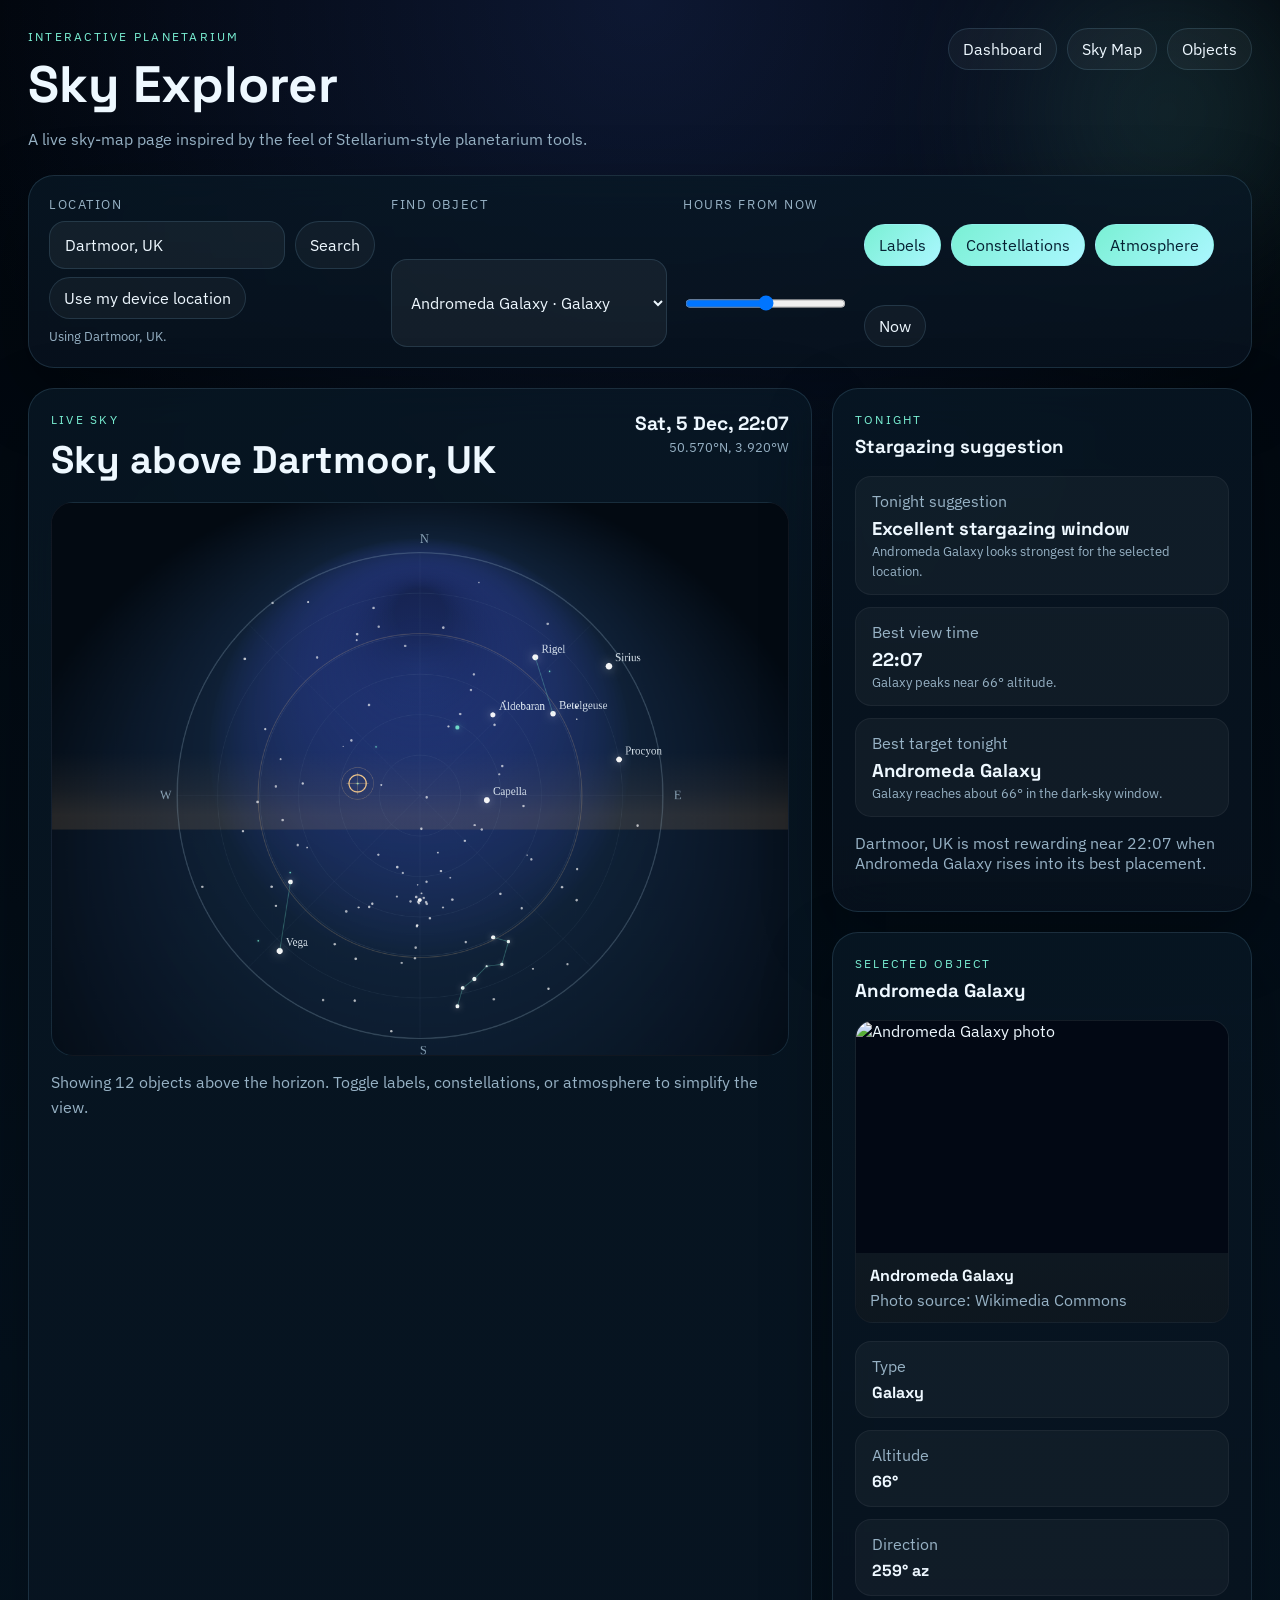
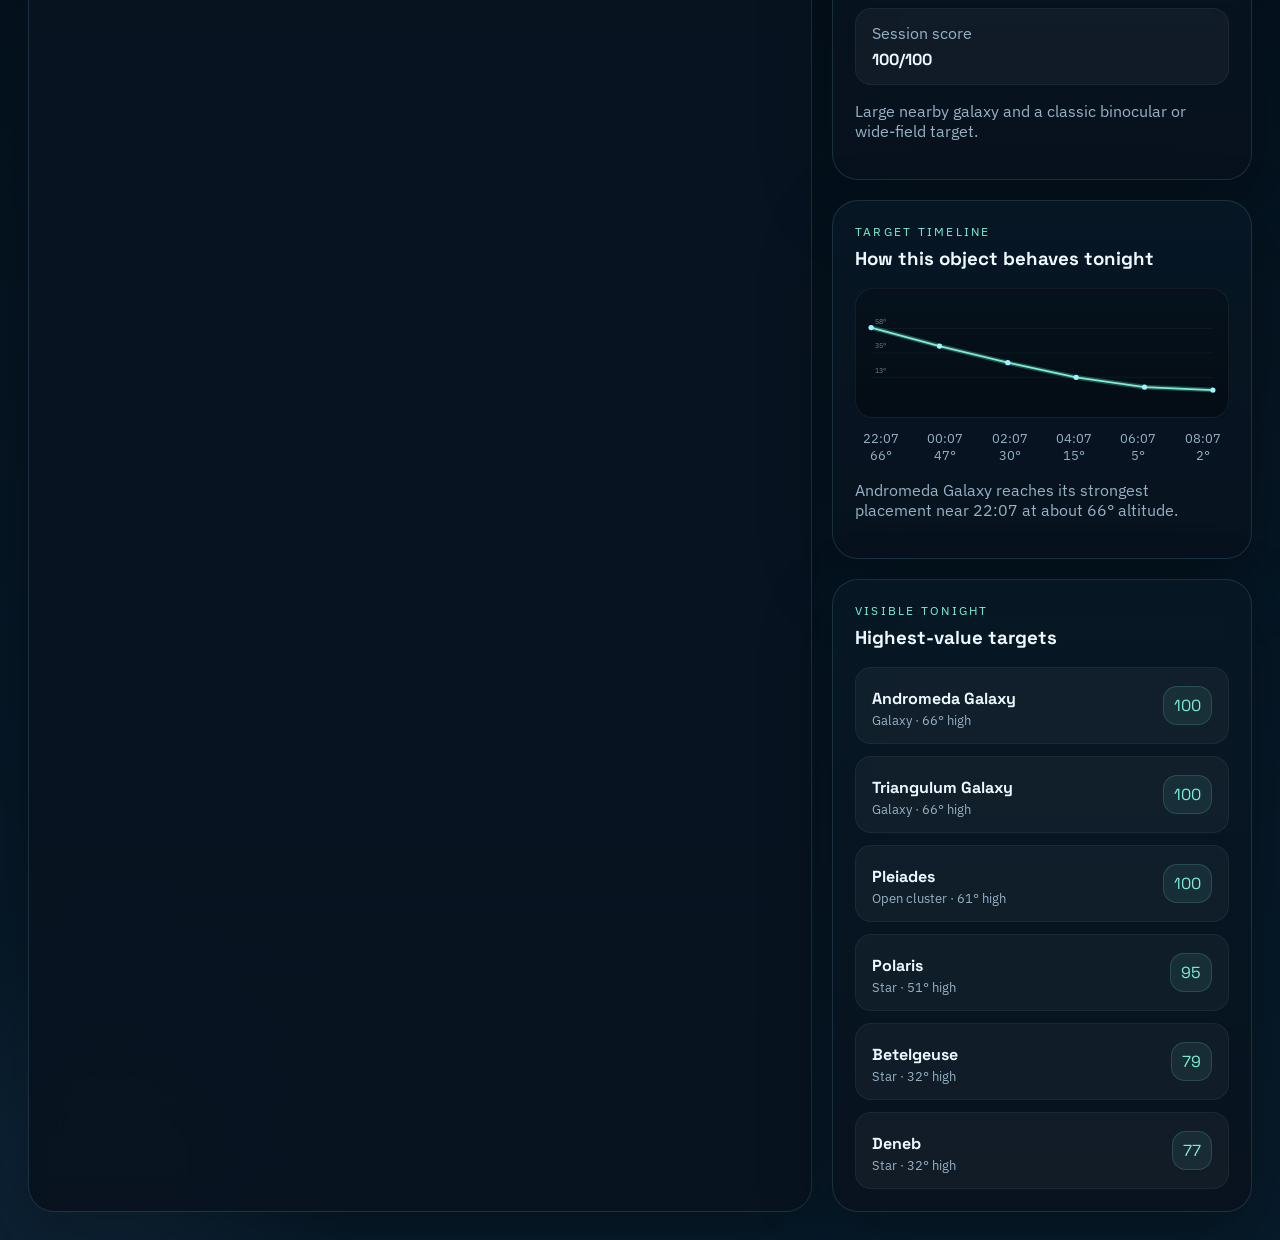
==== sky-explorer.html @ 4b9874dd "Add shareable explorer state links" ====
<!DOCTYPE html>
<html lang="en">
  <head>
    <meta charset="UTF-8" />
    <meta name="viewport" content="width=device-width, initial-scale=1.0" />
    <title>Sky Explorer</title>
    <link rel="preconnect" href="https://fonts.googleapis.com" />
    <link rel="preconnect" href="https://fonts.gstatic.com" crossorigin />
    <link
      href="https://fonts.googleapis.com/css2?family=Space+Grotesk:wght@400;500;700&family=IBM+Plex+Sans:wght@400;500;600&display=swap"
      rel="stylesheet"
    />
    <link rel="stylesheet" href="sky-explorer.css?v=20260602a" />
  </head>
  <body>
    <div class="sky-shell">
      <div class="glow glow-a"></div>
      <div class="glow glow-b"></div>

      <header class="sky-topbar">
        <div>
          <p class="eyebrow">Interactive Planetarium</p>
          <h1>Sky Explorer</h1>
          <p class="subcopy">A live sky-map page inspired by the feel of Stellarium-style planetarium tools.</p>
        </div>
        <nav class="sky-nav" aria-label="Primary">
          <a href="index.html">Dashboard</a>
          <a href="#sky-stage">Sky Map</a>
          <a href="#sky-sidebar">Objects</a>
        </nav>
      </header>

      <main class="sky-layout">
        <section class="control-bar card">
          <label class="field">
            <span>Location</span>
            <div class="location-row">
              <input id="explorer-location" type="text" placeholder="Search city or region" />
              <button type="button" class="pill location-search-button" id="location-search-button">Search</button>
            </div>
            <button type="button" class="pill location-pill" id="device-location-button">Use my device location</button>
            <small class="field-note" id="location-status">Search for a place or use your current device location.</small>
          </label>

          <label class="field field-wide">
            <span>Find object</span>
            <select id="object-select"></select>
          </label>

          <label class="field">
            <span>Hours from now</span>
            <input id="time-slider" type="range" min="-12" max="12" step="1" value="0" />
          </label>

          <div class="control-actions">
            <button type="button" class="pill is-active" data-toggle="labels">Labels</button>
            <button type="button" class="pill is-active" data-toggle="constellations">Constellations</button>
            <button type="button" class="pill is-active" data-toggle="atmosphere">Atmosphere</button>
            <button type="button" class="pill" id="reset-time">Now</button>
          </div>
        </section>

        <section class="viewer-grid">
          <article class="sky-stage card" id="sky-stage">
            <div class="stage-head">
              <div>
                <p class="eyebrow">Live Sky</p>
                <h2 id="stage-title">Sky above Dartmoor, UK</h2>
              </div>
              <div class="stage-meta">
                <strong id="stage-time">Now</strong>
                <small id="stage-coords">50.570°N, 3.920°W</small>
              </div>
            </div>
            <div class="canvas-wrap">
              <canvas id="sky-canvas" width="1200" height="900" aria-label="Interactive sky map"></canvas>
            </div>
            <div class="canvas-footer" id="canvas-footer"></div>
          </article>

          <aside class="sky-sidebar" id="sky-sidebar">
            <article class="card panel tonight-panel">
              <div class="panel-head">
                <div>
                  <p class="eyebrow">Tonight</p>
                  <h3>Stargazing suggestion</h3>
                </div>
              </div>
              <div class="tonight-grid" id="tonight-grid"></div>
              <p class="panel-note" id="tonight-note"></p>
            </article>

            <article class="card panel info-panel">
              <div class="panel-head">
                <div>
                  <p class="eyebrow">Selected Object</p>
                  <h3 id="object-title">Andromeda Galaxy</h3>
                </div>
              </div>
              <div class="object-photo-wrap" id="object-photo-wrap"></div>
              <div class="info-grid" id="object-info"></div>
              <p class="panel-note" id="object-note"></p>
            </article>

            <article class="card panel timeline-panel">
              <div class="panel-head">
                <div>
                  <p class="eyebrow">Target Timeline</p>
                  <h3>How this object behaves tonight</h3>
                </div>
              </div>
              <div class="timeline-chart-wrap">
                <svg id="target-timeline" class="timeline-chart" viewBox="0 0 640 220" aria-label="Selected target altitude timeline"></svg>
              </div>
              <div class="timeline-axis" id="timeline-axis"></div>
              <p class="panel-note" id="timeline-note"></p>
            </article>

            <article class="card panel visible-panel">
              <div class="panel-head">
                <div>
                  <p class="eyebrow">Visible Tonight</p>
                  <h3>Highest-value targets</h3>
                </div>
              </div>
              <div class="visible-list" id="visible-list"></div>
            </article>
          </aside>
        </section>
      </main>
    </div>

    <script src="sky-explorer.js?v=20260602a"></script>
  </body>
</html>
---- sky-explorer.css ----
:root {
  --bg: #020915;
  --panel: rgba(9, 24, 38, 0.78);
  --panel-strong: rgba(8, 18, 30, 0.92);
  --line: rgba(150, 216, 255, 0.14);
  --text: #eef8ff;
  --muted: #97b2c5;
  --accent: #7af0d4;
  --accent-2: #89baff;
  --warm: #ffd18e;
  --shadow: 0 24px 70px rgba(0, 0, 0, 0.32);
}

* {
  box-sizing: border-box;
}

body {
  margin: 0;
  min-height: 100vh;
  font-family: "IBM Plex Sans", sans-serif;
  color: var(--text);
  background:
    radial-gradient(circle at top, rgba(77, 121, 255, 0.16), transparent 24%),
    linear-gradient(180deg, #01050b 0%, #04111d 48%, #071b2b 100%);
}

button,
a,
input,
select {
  font: inherit;
}

.sky-shell {
  position: relative;
  min-height: 100vh;
  overflow: hidden;
  padding: 28px;
}

.glow {
  position: absolute;
  width: 34rem;
  height: 34rem;
  filter: blur(65px);
  opacity: 0.36;
  pointer-events: none;
}

.glow-a {
  top: -10rem;
  right: -10rem;
  background: radial-gradient(circle, rgba(122, 240, 212, 0.44), transparent 58%);
}

.glow-b {
  bottom: -12rem;
  left: -10rem;
  background: radial-gradient(circle, rgba(137, 186, 255, 0.28), transparent 58%);
}

.sky-topbar,
.sky-layout {
  position: relative;
  z-index: 1;
  max-width: 1400px;
  margin: 0 auto;
}

.sky-topbar {
  display: flex;
  align-items: flex-start;
  justify-content: space-between;
  gap: 24px;
  margin-bottom: 22px;
}

.eyebrow {
  margin: 0 0 8px;
  font-size: 0.78rem;
  letter-spacing: 0.18em;
  text-transform: uppercase;
  color: var(--accent);
}

.sky-topbar h1,
.sky-stage h2,
.panel h3 {
  margin: 0;
  font-family: "Space Grotesk", sans-serif;
}

.sky-topbar h1 {
  font-size: clamp(2.2rem, 4vw, 3.8rem);
}

.subcopy {
  max-width: 40rem;
  margin: 10px 0 0;
  color: var(--muted);
  line-height: 1.6;
}

.sky-nav {
  display: flex;
  gap: 10px;
  flex-wrap: wrap;
}

.sky-nav a,
.pill {
  padding: 10px 14px;
  border-radius: 999px;
  border: 1px solid var(--line);
  color: var(--text);
  text-decoration: none;
  background: rgba(255, 255, 255, 0.04);
}

.pill {
  cursor: pointer;
}

.pill.is-active {
  color: #062133;
  background: linear-gradient(135deg, var(--accent), #abf7ff);
}

.card,
.panel {
  border-radius: 26px;
  border: 1px solid var(--line);
  background: linear-gradient(180deg, rgba(8, 24, 37, 0.78), var(--panel-strong));
  box-shadow: var(--shadow);
  backdrop-filter: blur(18px);
}

.control-bar {
  display: grid;
  grid-template-columns: 1fr 1.35fr 1fr auto;
  gap: 16px;
  padding: 20px;
}

.field {
  display: grid;
  gap: 8px;
}

.field span {
  color: var(--muted);
  font-size: 0.82rem;
  letter-spacing: 0.12em;
  text-transform: uppercase;
}

.field small,
.field-note {
  color: var(--muted);
  line-height: 1.5;
}

.field input,
.field select {
  padding: 13px 15px;
  border-radius: 16px;
  border: 1px solid var(--line);
  color: var(--text);
  background: rgba(255, 255, 255, 0.05);
  outline: none;
}

.location-row {
  display: grid;
  grid-template-columns: 1fr auto;
  gap: 10px;
}

.location-search-button {
  align-self: stretch;
}

.location-pill {
  justify-self: start;
}

.control-actions {
  display: flex;
  gap: 10px;
  flex-wrap: wrap;
  align-items: end;
}

.viewer-grid {
  display: grid;
  grid-template-columns: 1.4fr 0.75fr;
  gap: 20px;
  margin-top: 20px;
}

.sky-stage {
  padding: 22px;
}

.stage-head,
.panel-head {
  display: flex;
  align-items: start;
  justify-content: space-between;
  gap: 18px;
}

.stage-head h2 {
  font-size: clamp(1.8rem, 3vw, 2.8rem);
}

.stage-meta {
  text-align: right;
}

.stage-meta strong {
  display: block;
  font-family: "Space Grotesk", sans-serif;
  font-size: 1.2rem;
}

.stage-meta small,
.canvas-footer,
.panel-note,
.visible-row small,
.info-grid small,
.info-grid span {
  color: var(--muted);
}

.canvas-wrap {
  margin-top: 18px;
  border-radius: 22px;
  overflow: hidden;
  border: 1px solid rgba(255, 255, 255, 0.06);
  background:
    radial-gradient(circle at 50% 30%, rgba(76, 115, 255, 0.18), transparent 30%),
    linear-gradient(180deg, #020812 0%, #061426 64%, #0a2030 100%);
}

#sky-canvas {
  width: 100%;
  display: block;
  aspect-ratio: 4 / 3;
}

.canvas-footer {
  margin-top: 14px;
  line-height: 1.6;
}

.sky-sidebar {
  display: grid;
  gap: 20px;
}

.panel {
  padding: 22px;
}

.info-grid,
.visible-list {
  margin-top: 18px;
  display: grid;
  gap: 12px;
}

.tonight-grid {
  margin-top: 18px;
  display: grid;
  gap: 12px;
}

.object-photo-wrap {
  margin-top: 18px;
  border-radius: 18px;
  overflow: hidden;
  border: 1px solid rgba(255, 255, 255, 0.06);
  background: linear-gradient(180deg, rgba(10, 22, 34, 0.9), rgba(6, 15, 24, 0.92));
}

.object-photo {
  display: block;
  width: 100%;
  aspect-ratio: 16 / 10;
  object-fit: cover;
  background: #020814;
}

.object-photo-fallback {
  aspect-ratio: 16 / 10;
  display: grid;
  place-items: center;
  padding: 22px;
  text-align: center;
  background:
    radial-gradient(circle at 50% 40%, rgba(255, 226, 156, 0.18), transparent 18%),
    radial-gradient(circle at 30% 32%, rgba(122, 240, 212, 0.1), transparent 10%),
    radial-gradient(circle at 68% 28%, rgba(137, 186, 255, 0.12), transparent 12%),
    linear-gradient(180deg, rgba(6, 18, 28, 0.96), rgba(3, 9, 16, 1));
}

.object-photo-fallback strong,
.object-photo-credit strong {
  display: block;
  font-family: "Space Grotesk", sans-serif;
}

.object-photo-fallback span,
.object-photo-credit span,
.object-photo-credit a {
  color: var(--muted);
}

.object-photo-credit {
  padding: 12px 14px;
  display: grid;
  gap: 4px;
  background: rgba(255, 255, 255, 0.03);
}

.object-photo-credit a {
  text-decoration: none;
}

.timeline-chart-wrap {
  margin-top: 18px;
  border-radius: 18px;
  overflow: hidden;
  border: 1px solid rgba(255, 255, 255, 0.06);
  background: linear-gradient(180deg, rgba(6, 18, 29, 0.9), rgba(4, 12, 21, 0.96));
}

.timeline-chart {
  width: 100%;
  display: block;
  height: auto;
}

.timeline-axis {
  margin-top: 12px;
  display: grid;
  grid-template-columns: repeat(6, 1fr);
  gap: 12px;
  color: var(--muted);
  font-size: 0.82rem;
}

.timeline-axis span {
  text-align: center;
}

.info-card,
.visible-row,
.tonight-card {
  padding: 14px 16px;
  border-radius: 16px;
  background: rgba(255, 255, 255, 0.04);
  border: 1px solid rgba(255, 255, 255, 0.05);
}

.tonight-card span,
.tonight-card small {
  color: var(--muted);
}

.tonight-card strong {
  display: block;
  margin-top: 6px;
  font-family: "Space Grotesk", sans-serif;
  font-size: 1.16rem;
}

.info-card strong,
.visible-row strong {
  display: block;
  margin-top: 6px;
  font-family: "Space Grotesk", sans-serif;
}

.visible-row {
  width: 100%;
  text-align: left;
  color: var(--text);
  cursor: pointer;
  font: inherit;
  display: grid;
  grid-template-columns: 1fr auto;
  gap: 12px;
  align-items: center;
}

.visible-row:hover,
.visible-row:focus-visible {
  transform: translateY(-1px);
  border-color: rgba(122, 240, 212, 0.18);
}

.visible-score {
  padding: 8px 10px;
  border-radius: 14px;
  background: rgba(122, 240, 212, 0.08);
  border: 1px solid rgba(122, 240, 212, 0.16);
  color: var(--accent);
  font-family: "Space Grotesk", sans-serif;
}

@media (max-width: 1100px) {
  .control-bar,
  .viewer-grid {
    grid-template-columns: 1fr;
  }
}

@media (max-width: 720px) {
  .sky-shell {
    padding: 18px;
  }

  .sky-topbar,
  .stage-head,
  .panel-head {
    flex-direction: column;
  }

  .stage-meta {
    text-align: left;
  }

  .control-actions,
  .sky-nav {
    width: 100%;
  }

  .visible-row {
    grid-template-columns: 1fr;
  }

  .location-row {
    grid-template-columns: 1fr;
  }

  .timeline-axis {
    grid-template-columns: repeat(3, 1fr);
  }
}
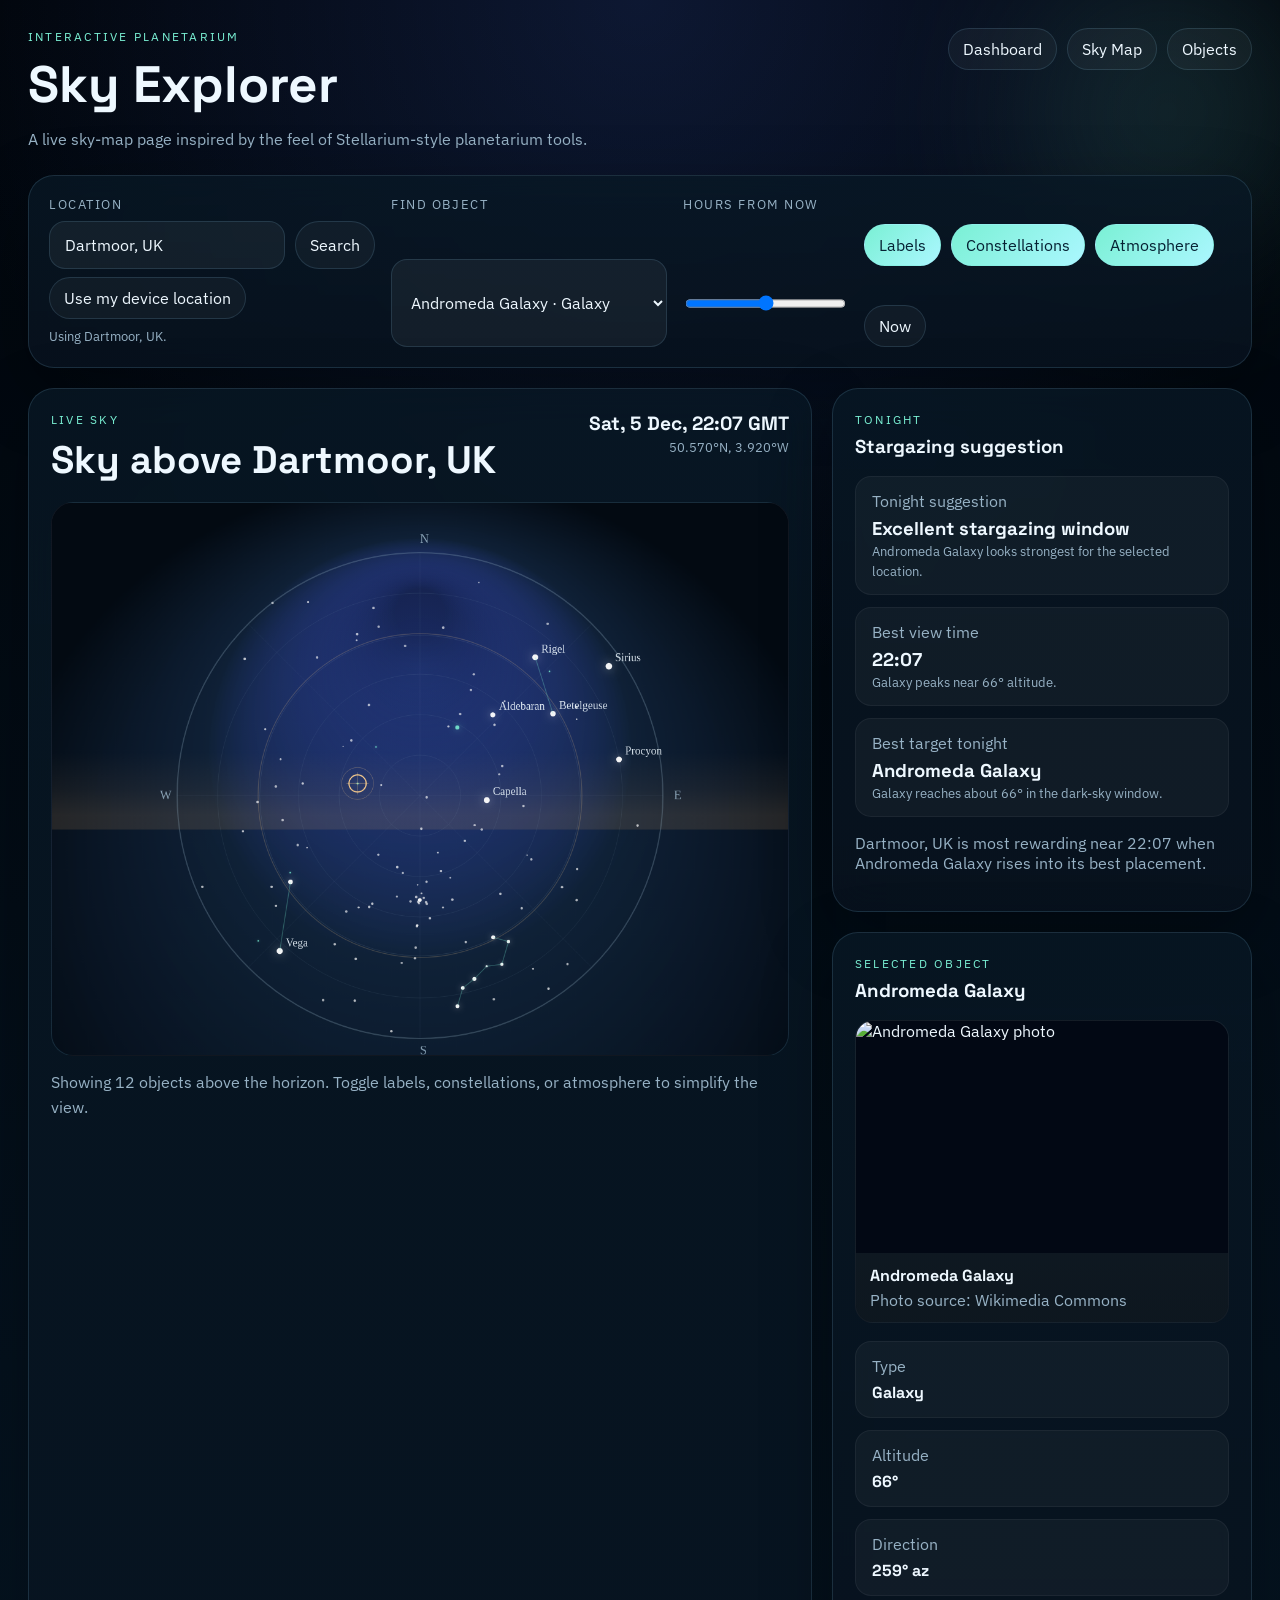
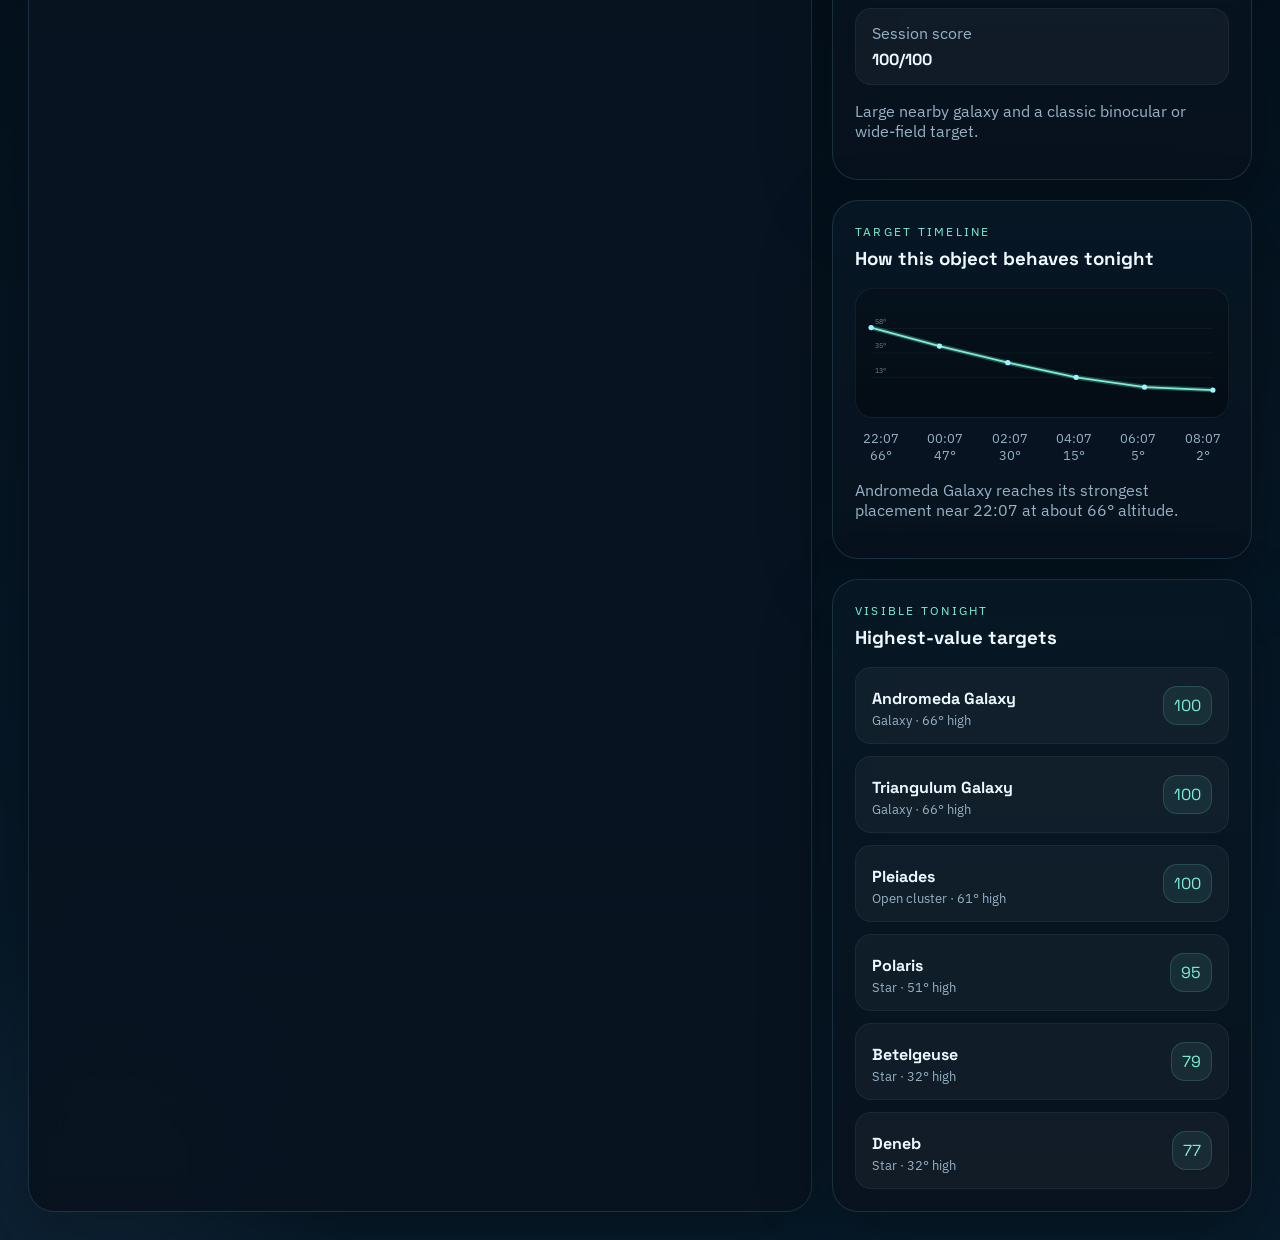
==== commit c2f2f677: "Use selected location local time in sky explorer" ====
--- a/sky-explorer.html
+++ b/sky-explorer.html
@@ -10,7 +10,7 @@
       href="https://fonts.googleapis.com/css2?family=Space+Grotesk:wght@400;500;700&family=IBM+Plex+Sans:wght@400;500;600&display=swap"
       rel="stylesheet"
     />
-    <link rel="stylesheet" href="sky-explorer.css?v=20260602a" />
+    <link rel="stylesheet" href="sky-explorer.css?v=20260602b" />
   </head>
   <body>
     <div class="sky-shell">
@@ -130,6 +130,6 @@
       </main>
     </div>
 
-    <script src="sky-explorer.js?v=20260602a"></script>
+    <script src="sky-explorer.js?v=20260602b"></script>
   </body>
 </html>
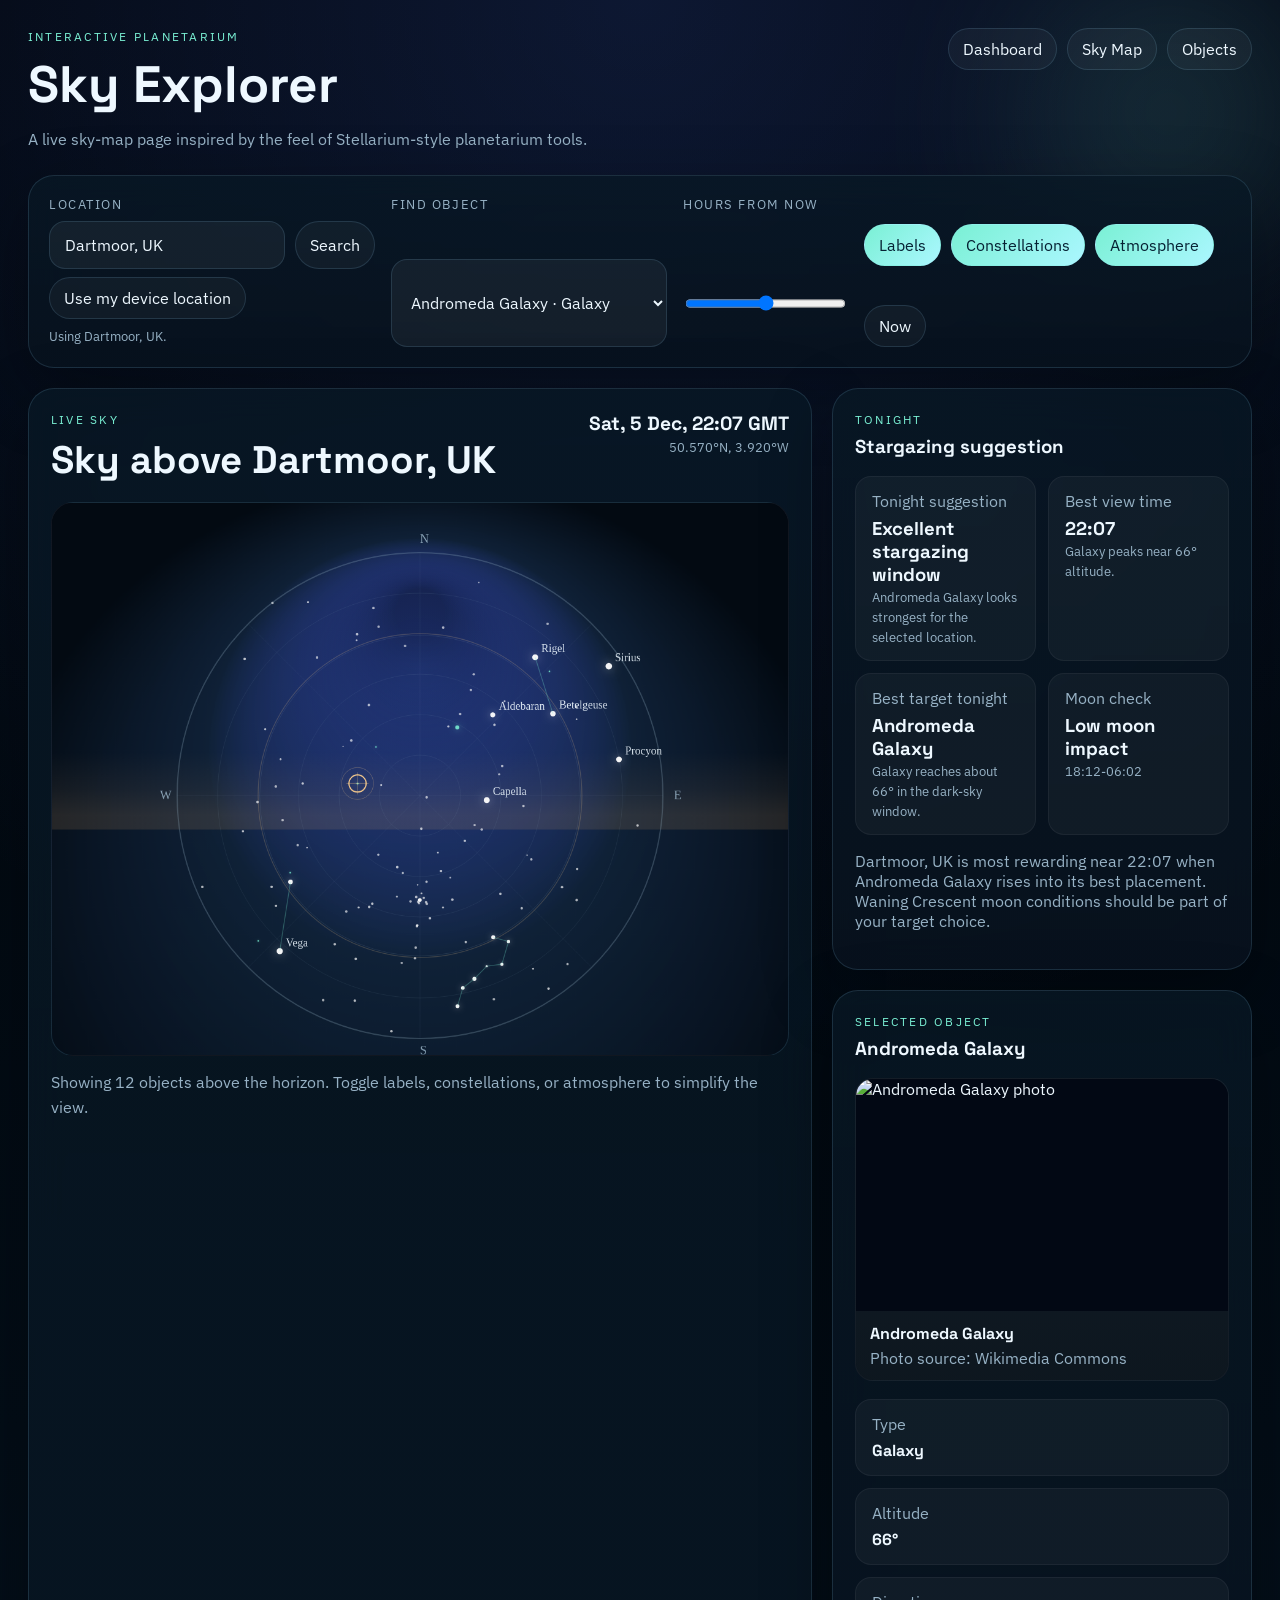
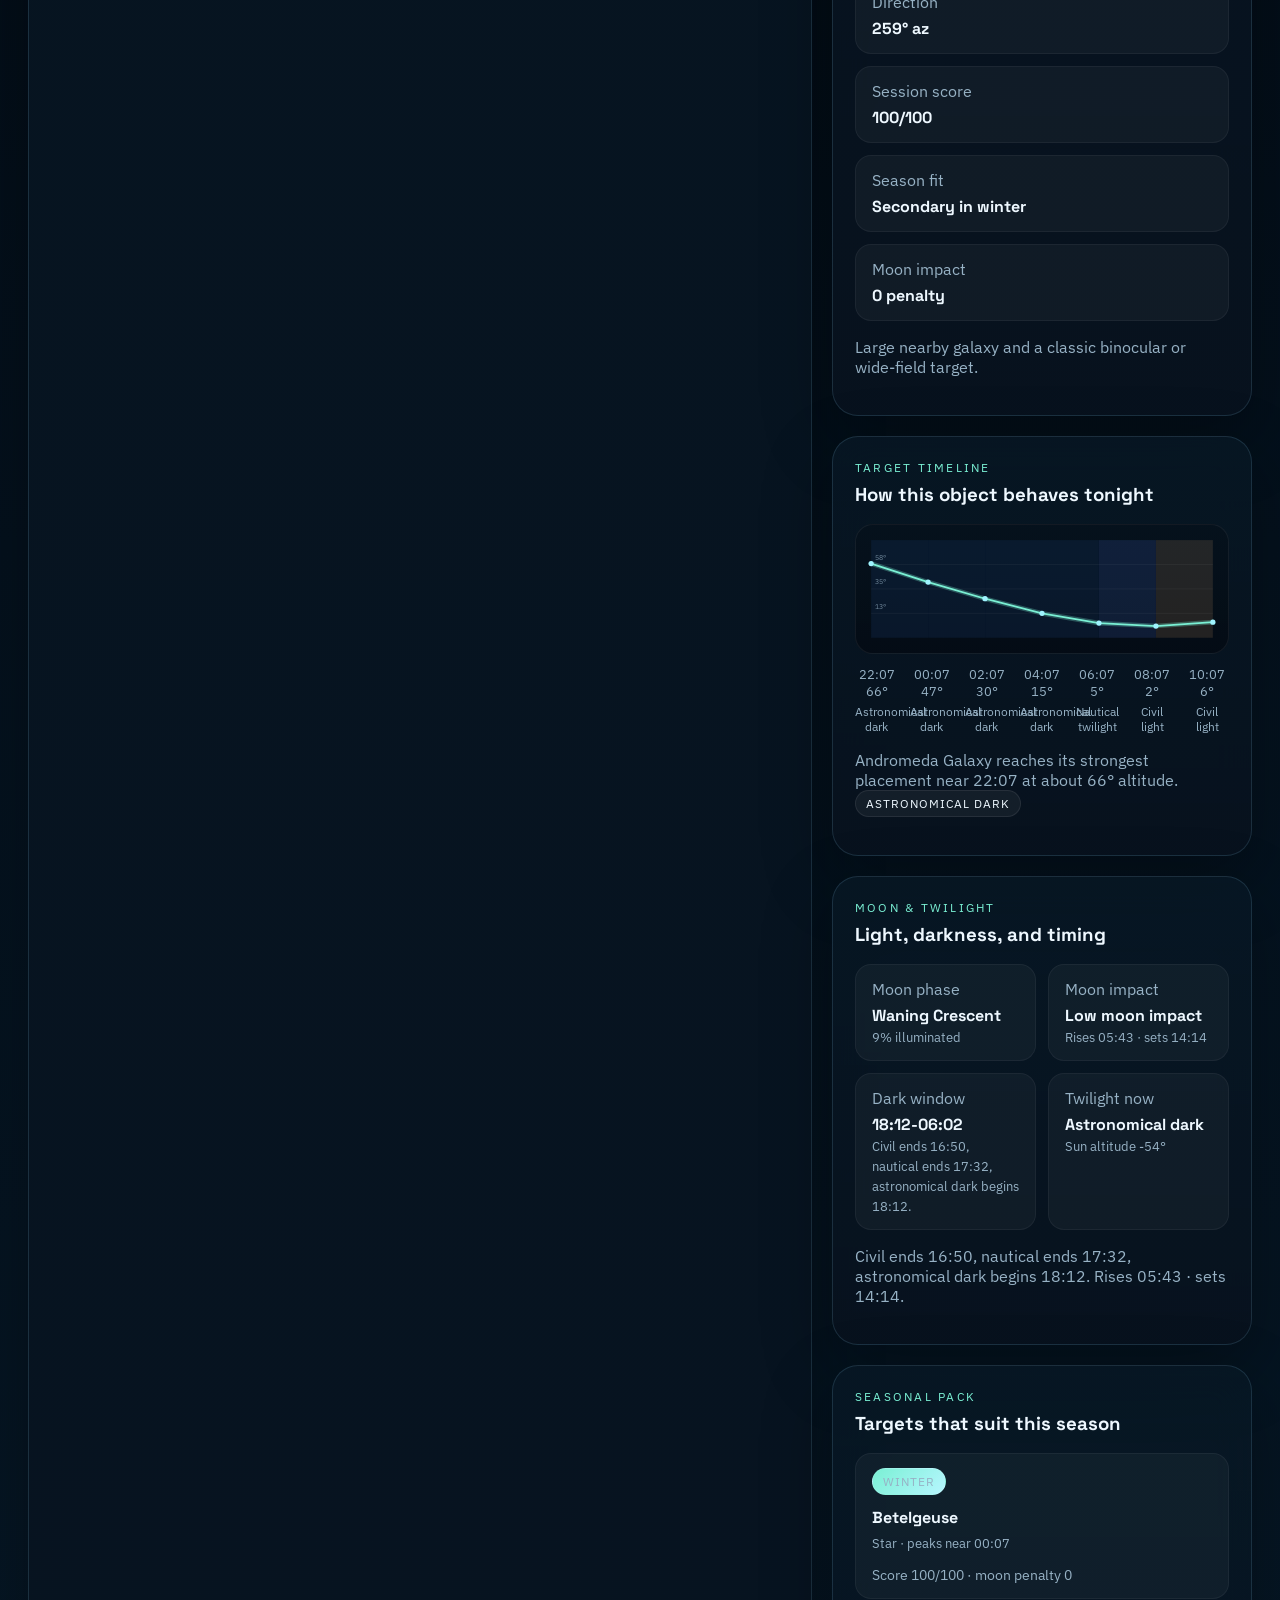
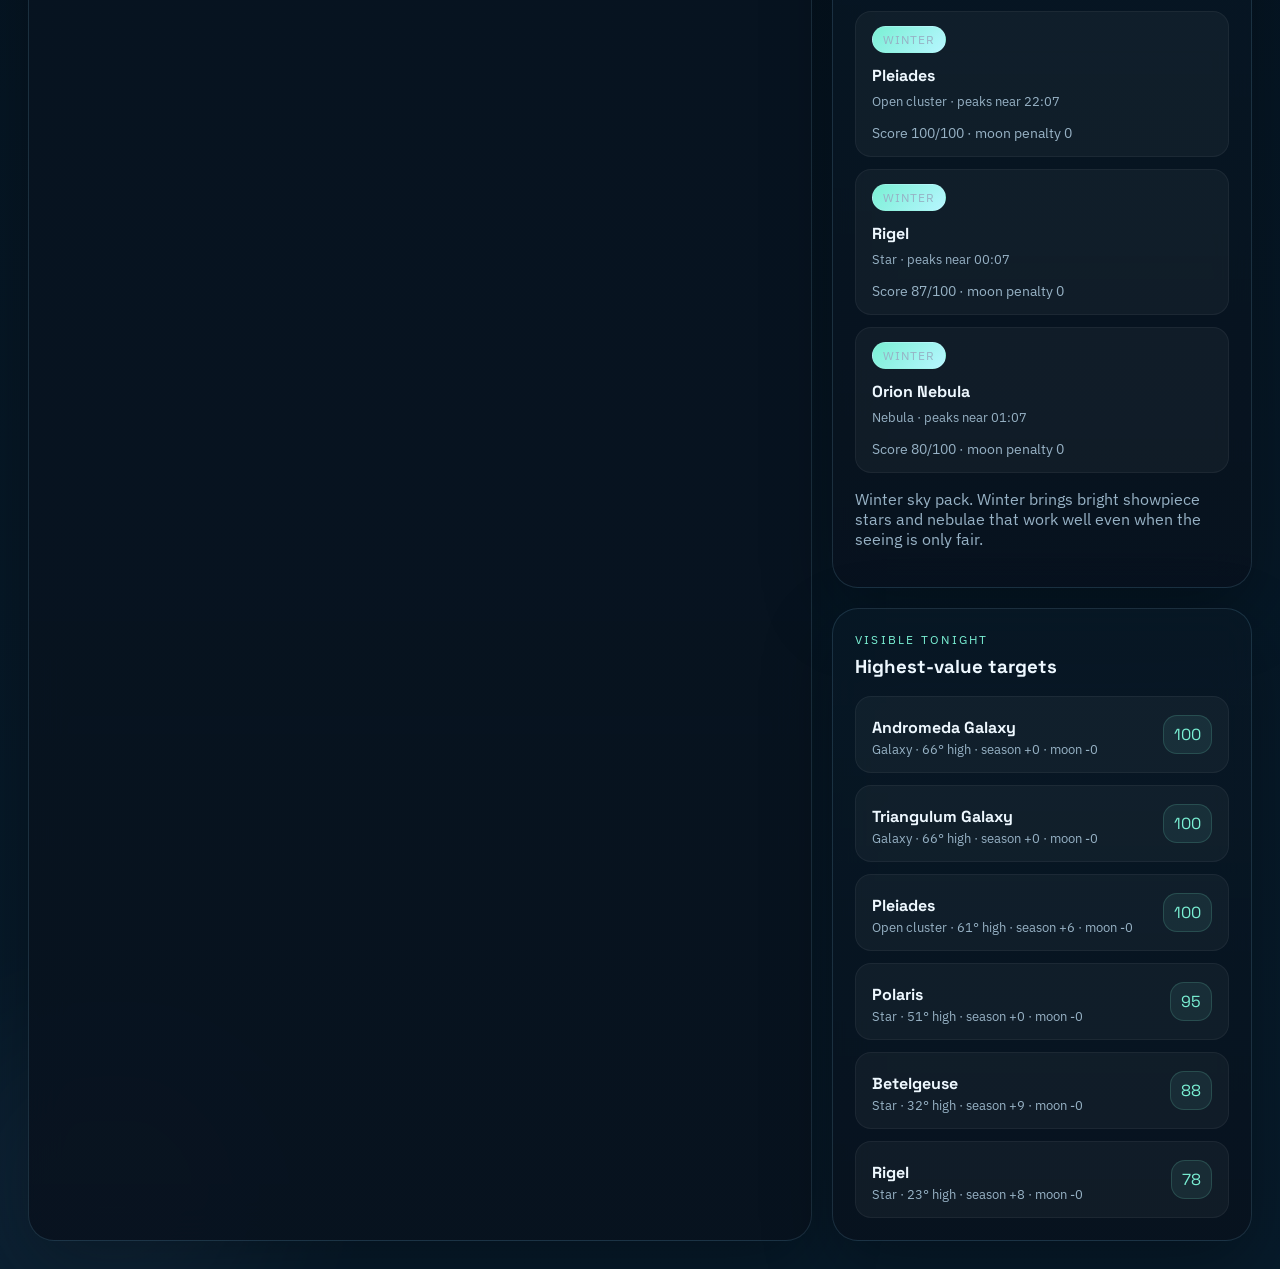
==== commit 3e5eeb88: "Add moon, twilight, and seasonal sky planning" ====
--- a/sky-explorer.html
+++ b/sky-explorer.html
@@ -10,7 +10,7 @@
       href="https://fonts.googleapis.com/css2?family=Space+Grotesk:wght@400;500;700&family=IBM+Plex+Sans:wght@400;500;600&display=swap"
       rel="stylesheet"
     />
-    <link rel="stylesheet" href="sky-explorer.css?v=20260602b" />
+    <link rel="stylesheet" href="sky-explorer.css?v=20260602c" />
   </head>
   <body>
     <div class="sky-shell">
@@ -116,6 +116,28 @@
               <p class="panel-note" id="timeline-note"></p>
             </article>
 
+            <article class="card panel astronomy-panel">
+              <div class="panel-head">
+                <div>
+                  <p class="eyebrow">Moon & Twilight</p>
+                  <h3>Light, darkness, and timing</h3>
+                </div>
+              </div>
+              <div class="astronomy-grid" id="astronomy-grid"></div>
+              <p class="panel-note" id="astronomy-note"></p>
+            </article>
+
+            <article class="card panel seasonal-panel">
+              <div class="panel-head">
+                <div>
+                  <p class="eyebrow">Seasonal Pack</p>
+                  <h3>Targets that suit this season</h3>
+                </div>
+              </div>
+              <div class="seasonal-list" id="seasonal-list"></div>
+              <p class="panel-note" id="seasonal-note"></p>
+            </article>
+
             <article class="card panel visible-panel">
               <div class="panel-head">
                 <div>
@@ -130,6 +152,6 @@
       </main>
     </div>
 
-    <script src="sky-explorer.js?v=20260602b"></script>
+    <script src="sky-explorer.js?v=20260602c"></script>
   </body>
 </html>
--- a/sky-explorer.css
+++ b/sky-explorer.css
@@ -265,13 +265,15 @@
 }
 
 .info-grid,
-.visible-list {
+.visible-list,
+.seasonal-list {
   margin-top: 18px;
   display: grid;
   gap: 12px;
 }
 
-.tonight-grid {
+.tonight-grid,
+.astronomy-grid {
   margin-top: 18px;
   display: grid;
   gap: 12px;
@@ -346,7 +348,6 @@
 .timeline-axis {
   margin-top: 12px;
   display: grid;
-  grid-template-columns: repeat(6, 1fr);
   gap: 12px;
   color: var(--muted);
   font-size: 0.82rem;
@@ -356,9 +357,18 @@
   text-align: center;
 }
 
+.timeline-axis small {
+  display: block;
+  margin-top: 4px;
+  color: var(--muted);
+  font-size: 0.74rem;
+}
+
 .info-card,
 .visible-row,
-.tonight-card {
+.tonight-card,
+.seasonal-card,
+.astronomy-card {
   padding: 14px 16px;
   border-radius: 16px;
   background: rgba(255, 255, 255, 0.04);
@@ -377,11 +387,32 @@
   font-size: 1.16rem;
 }
 
+.astronomy-grid,
+.tonight-grid {
+  grid-template-columns: repeat(2, minmax(0, 1fr));
+}
+
+.astronomy-card .meta-line,
+.seasonal-card .meta-line {
+  margin-top: 8px;
+  color: var(--muted);
+  font-size: 0.85rem;
+}
+
+.astronomy-card strong,
+.seasonal-card strong,
 .info-card strong,
 .visible-row strong {
   display: block;
   margin-top: 6px;
   font-family: "Space Grotesk", sans-serif;
+}
+
+.astronomy-card span,
+.astronomy-card small,
+.seasonal-card span,
+.seasonal-card small {
+  color: var(--muted);
 }
 
 .visible-row {
@@ -394,6 +425,34 @@
   grid-template-columns: 1fr auto;
   gap: 12px;
   align-items: center;
+}
+
+.seasonal-card {
+  display: grid;
+  gap: 6px;
+}
+
+.season-tag,
+.twilight-chip {
+  display: inline-flex;
+  align-items: center;
+  width: fit-content;
+  padding: 5px 10px;
+  border-radius: 999px;
+  font-size: 0.76rem;
+  letter-spacing: 0.08em;
+  text-transform: uppercase;
+  border: 1px solid rgba(255, 255, 255, 0.08);
+}
+
+.season-tag {
+  color: #062133;
+  background: linear-gradient(135deg, var(--accent), #b7f6ff);
+}
+
+.twilight-chip {
+  color: var(--text);
+  background: rgba(255, 255, 255, 0.05);
 }
 
 .visible-row:hover,
@@ -446,6 +505,11 @@
     grid-template-columns: 1fr;
   }
 
+  .tonight-grid,
+  .astronomy-grid {
+    grid-template-columns: 1fr;
+  }
+
   .timeline-axis {
     grid-template-columns: repeat(3, 1fr);
   }
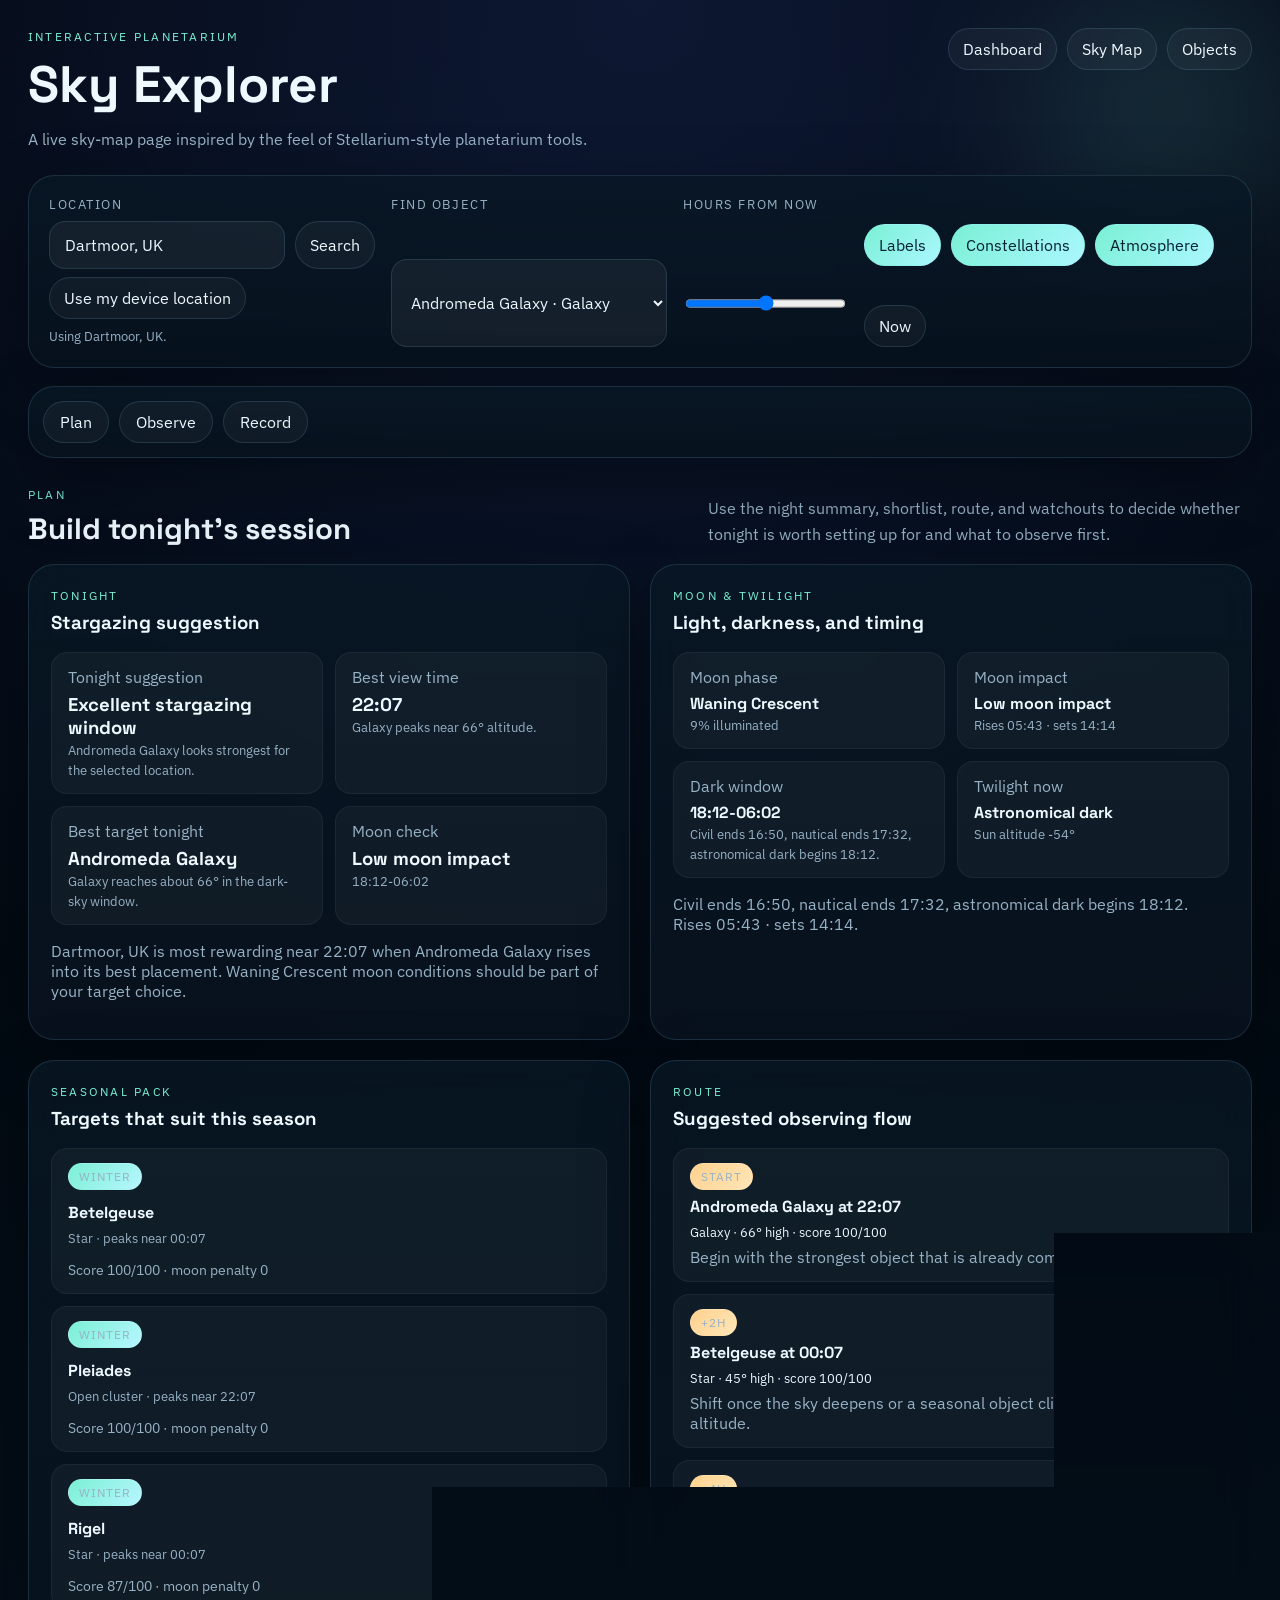
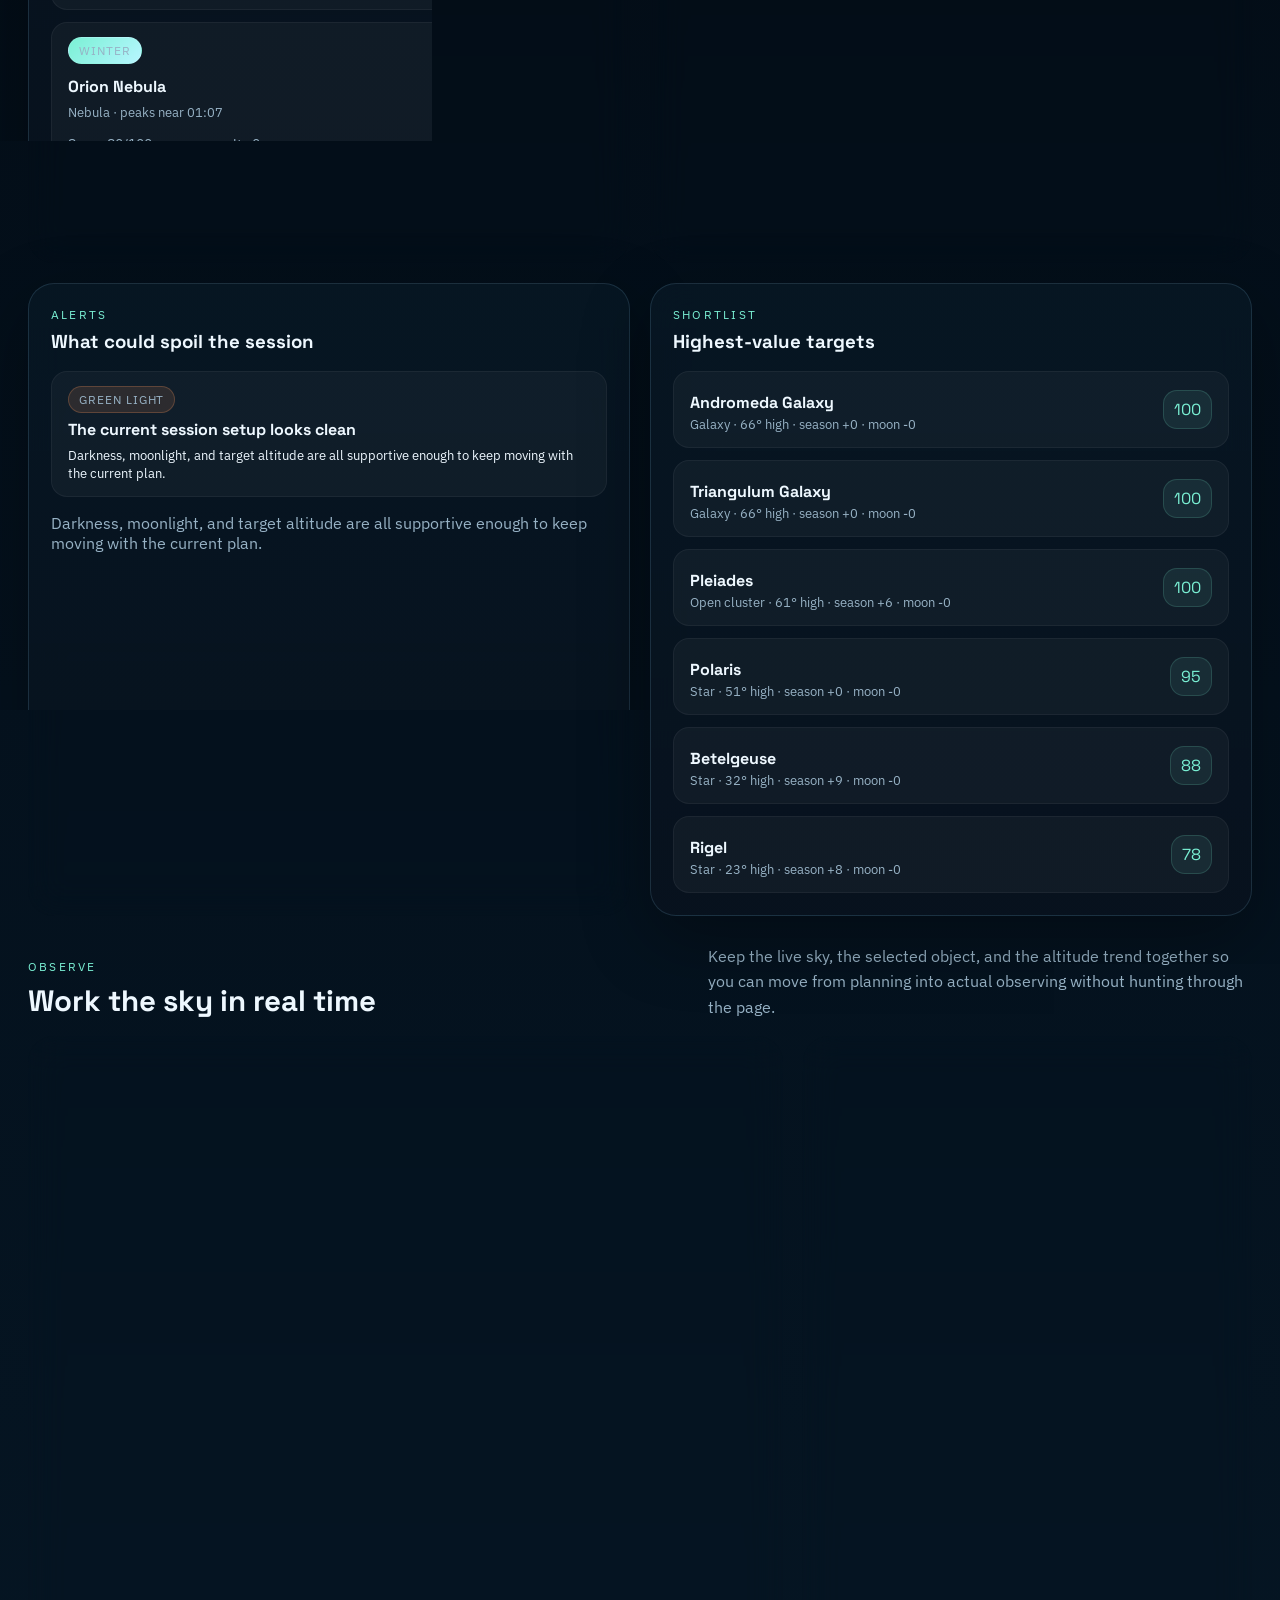
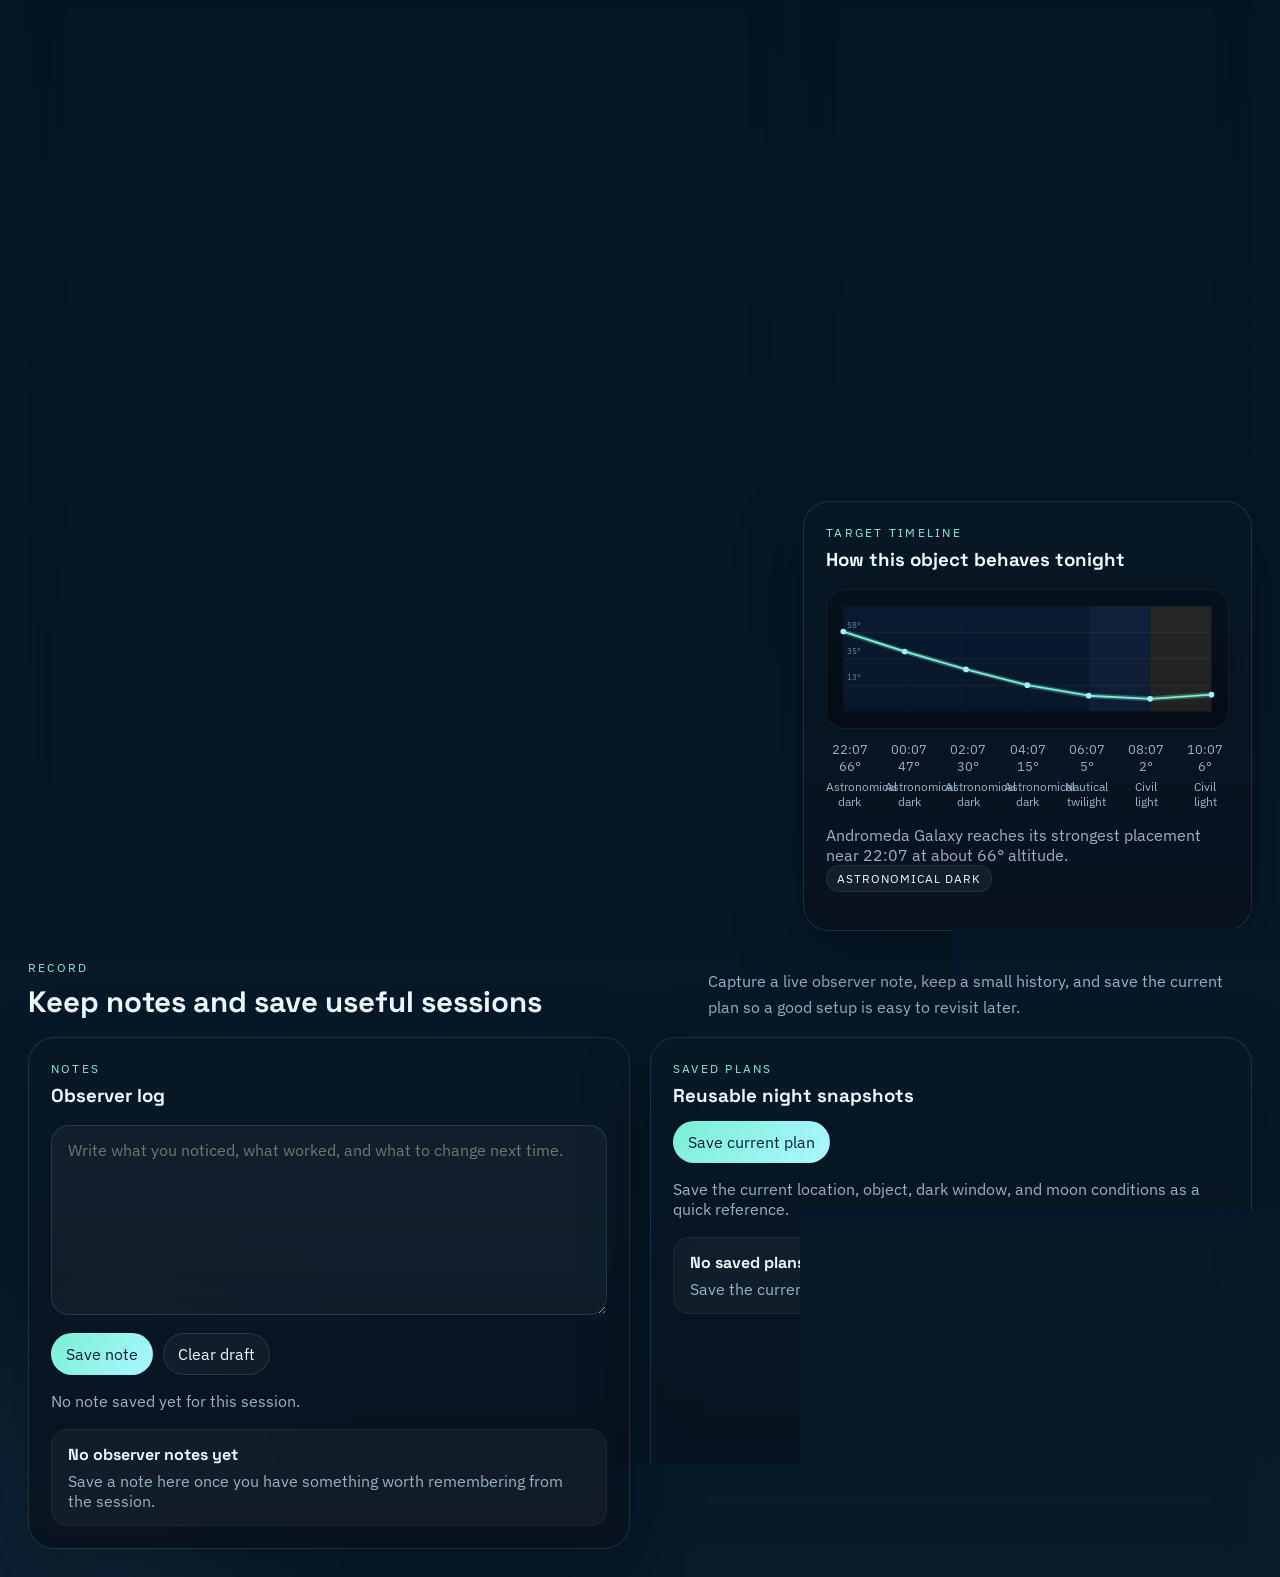
==== commit 7e397a9d: "Group sky explorer into plan observe record" ====
--- a/sky-explorer.html
+++ b/sky-explorer.html
@@ -10,7 +10,7 @@
       href="https://fonts.googleapis.com/css2?family=Space+Grotesk:wght@400;500;700&family=IBM+Plex+Sans:wght@400;500;600&display=swap"
       rel="stylesheet"
     />
-    <link rel="stylesheet" href="sky-explorer.css?v=20260602c" />
+    <link rel="stylesheet" href="sky-explorer.css?v=20260602d" />
   </head>
   <body>
     <div class="sky-shell">
@@ -60,25 +60,21 @@
           </div>
         </section>
 
-        <section class="viewer-grid">
-          <article class="sky-stage card" id="sky-stage">
-            <div class="stage-head">
-              <div>
-                <p class="eyebrow">Live Sky</p>
-                <h2 id="stage-title">Sky above Dartmoor, UK</h2>
-              </div>
-              <div class="stage-meta">
-                <strong id="stage-time">Now</strong>
-                <small id="stage-coords">50.570°N, 3.920°W</small>
-              </div>
-            </div>
-            <div class="canvas-wrap">
-              <canvas id="sky-canvas" width="1200" height="900" aria-label="Interactive sky map"></canvas>
-            </div>
-            <div class="canvas-footer" id="canvas-footer"></div>
-          </article>
-
-          <aside class="sky-sidebar" id="sky-sidebar">
+        <nav class="workflow-nav card" aria-label="Explorer workflow">
+          <a href="#plan-section">Plan</a>
+          <a href="#observe-section">Observe</a>
+          <a href="#record-section">Record</a>
+        </nav>
+
+        <section class="workspace-section" id="plan-section">
+          <div class="section-heading">
+            <div>
+              <p class="eyebrow">Plan</p>
+              <h2>Build tonight’s session</h2>
+            </div>
+            <p class="section-copy">Use the night summary, shortlist, route, and watchouts to decide whether tonight is worth setting up for and what to observe first.</p>
+          </div>
+          <div class="section-grid section-grid-plan">
             <article class="card panel tonight-panel">
               <div class="panel-head">
                 <div>
@@ -90,32 +86,6 @@
               <p class="panel-note" id="tonight-note"></p>
             </article>
 
-            <article class="card panel info-panel">
-              <div class="panel-head">
-                <div>
-                  <p class="eyebrow">Selected Object</p>
-                  <h3 id="object-title">Andromeda Galaxy</h3>
-                </div>
-              </div>
-              <div class="object-photo-wrap" id="object-photo-wrap"></div>
-              <div class="info-grid" id="object-info"></div>
-              <p class="panel-note" id="object-note"></p>
-            </article>
-
-            <article class="card panel timeline-panel">
-              <div class="panel-head">
-                <div>
-                  <p class="eyebrow">Target Timeline</p>
-                  <h3>How this object behaves tonight</h3>
-                </div>
-              </div>
-              <div class="timeline-chart-wrap">
-                <svg id="target-timeline" class="timeline-chart" viewBox="0 0 640 220" aria-label="Selected target altitude timeline"></svg>
-              </div>
-              <div class="timeline-axis" id="timeline-axis"></div>
-              <p class="panel-note" id="timeline-note"></p>
-            </article>
-
             <article class="card panel astronomy-panel">
               <div class="panel-head">
                 <div>
@@ -138,20 +108,139 @@
               <p class="panel-note" id="seasonal-note"></p>
             </article>
 
+            <article class="card panel route-panel">
+              <div class="panel-head">
+                <div>
+                  <p class="eyebrow">Route</p>
+                  <h3>Suggested observing flow</h3>
+                </div>
+              </div>
+              <div class="route-list" id="route-list"></div>
+              <p class="panel-note" id="route-note"></p>
+            </article>
+
+            <article class="card panel alerts-panel">
+              <div class="panel-head">
+                <div>
+                  <p class="eyebrow">Alerts</p>
+                  <h3>What could spoil the session</h3>
+                </div>
+              </div>
+              <div class="alerts-list" id="alerts-list"></div>
+              <p class="panel-note" id="alerts-note"></p>
+            </article>
+
             <article class="card panel visible-panel">
               <div class="panel-head">
                 <div>
-                  <p class="eyebrow">Visible Tonight</p>
+                  <p class="eyebrow">Shortlist</p>
                   <h3>Highest-value targets</h3>
                 </div>
               </div>
               <div class="visible-list" id="visible-list"></div>
             </article>
-          </aside>
+          </div>
+        </section>
+
+        <section class="workspace-section" id="observe-section">
+          <div class="section-heading">
+            <div>
+              <p class="eyebrow">Observe</p>
+              <h2>Work the sky in real time</h2>
+            </div>
+            <p class="section-copy">Keep the live sky, the selected object, and the altitude trend together so you can move from planning into actual observing without hunting through the page.</p>
+          </div>
+          <div class="section-grid section-grid-observe">
+            <article class="sky-stage card" id="sky-stage">
+              <div class="stage-head">
+                <div>
+                  <p class="eyebrow">Live Sky</p>
+                  <h2 id="stage-title">Sky above Dartmoor, UK</h2>
+                </div>
+                <div class="stage-meta">
+                  <strong id="stage-time">Now</strong>
+                  <small id="stage-coords">50.570°N, 3.920°W</small>
+                </div>
+              </div>
+              <div class="canvas-wrap">
+                <canvas id="sky-canvas" width="1200" height="900" aria-label="Interactive sky map"></canvas>
+              </div>
+              <div class="canvas-footer" id="canvas-footer"></div>
+            </article>
+
+            <aside class="observe-stack" id="sky-sidebar">
+              <article class="card panel info-panel">
+                <div class="panel-head">
+                  <div>
+                    <p class="eyebrow">Selected Object</p>
+                    <h3 id="object-title">Andromeda Galaxy</h3>
+                  </div>
+                </div>
+                <div class="object-photo-wrap" id="object-photo-wrap"></div>
+                <div class="info-grid" id="object-info"></div>
+                <p class="panel-note" id="object-note"></p>
+              </article>
+
+              <article class="card panel timeline-panel">
+                <div class="panel-head">
+                  <div>
+                    <p class="eyebrow">Target Timeline</p>
+                    <h3>How this object behaves tonight</h3>
+                  </div>
+                </div>
+                <div class="timeline-chart-wrap">
+                  <svg id="target-timeline" class="timeline-chart" viewBox="0 0 640 220" aria-label="Selected target altitude timeline"></svg>
+                </div>
+                <div class="timeline-axis" id="timeline-axis"></div>
+                <p class="panel-note" id="timeline-note"></p>
+              </article>
+            </aside>
+          </div>
+        </section>
+
+        <section class="workspace-section" id="record-section">
+          <div class="section-heading">
+            <div>
+              <p class="eyebrow">Record</p>
+              <h2>Keep notes and save useful sessions</h2>
+            </div>
+            <p class="section-copy">Capture a live observer note, keep a small history, and save the current plan so a good setup is easy to revisit later.</p>
+          </div>
+          <div class="section-grid section-grid-record">
+            <article class="card panel notes-panel">
+              <div class="panel-head">
+                <div>
+                  <p class="eyebrow">Notes</p>
+                  <h3>Observer log</h3>
+                </div>
+              </div>
+              <textarea id="session-note" class="record-textarea" placeholder="Write what you noticed, what worked, and what to change next time."></textarea>
+              <div class="record-actions">
+                <button type="button" class="pill is-active" id="save-note-button">Save note</button>
+                <button type="button" class="pill" id="clear-note-button">Clear draft</button>
+              </div>
+              <p class="panel-note" id="record-status">No note saved yet for this session.</p>
+              <div class="record-list" id="notes-list"></div>
+            </article>
+
+            <article class="card panel plans-panel">
+              <div class="panel-head">
+                <div>
+                  <p class="eyebrow">Saved Plans</p>
+                  <h3>Reusable night snapshots</h3>
+                </div>
+              </div>
+              <div class="record-actions">
+                <button type="button" class="pill is-active" id="save-plan-button">Save current plan</button>
+              </div>
+              <p class="panel-note" id="plans-note">Save the current location, object, dark window, and moon conditions as a quick reference.</p>
+              <div class="record-list" id="plans-list"></div>
+            </article>
+          </div>
         </section>
       </main>
     </div>
 
-    <script src="sky-explorer.js?v=20260602c"></script>
+    <script src="sky-explorer.js?v=20260602d"></script>
   </body>
 </html>
--- a/sky-explorer.css
+++ b/sky-explorer.css
@@ -28,7 +28,8 @@
 button,
 a,
 input,
-select {
+select,
+textarea {
   font: inherit;
 }
 
@@ -192,11 +193,66 @@
   align-items: end;
 }
 
-.viewer-grid {
-  display: grid;
-  grid-template-columns: 1.4fr 0.75fr;
+.workflow-nav {
+  margin-top: 18px;
+  padding: 14px;
+  display: flex;
+  gap: 10px;
+  flex-wrap: wrap;
+  position: sticky;
+  top: 12px;
+  z-index: 3;
+}
+
+.workflow-nav a {
+  padding: 10px 16px;
+  border-radius: 999px;
+  border: 1px solid var(--line);
+  color: var(--text);
+  text-decoration: none;
+  background: rgba(255, 255, 255, 0.04);
+}
+
+.workspace-section {
+  margin-top: 28px;
+}
+
+.section-heading {
+  display: flex;
+  align-items: end;
+  justify-content: space-between;
   gap: 20px;
-  margin-top: 20px;
+  margin-bottom: 16px;
+}
+
+.section-heading h2 {
+  margin: 0;
+  font-family: "Space Grotesk", sans-serif;
+  font-size: clamp(1.5rem, 2.3vw, 2.2rem);
+}
+
+.section-copy {
+  max-width: 34rem;
+  margin: 0;
+  color: var(--muted);
+  line-height: 1.6;
+}
+
+.section-grid {
+  display: grid;
+  gap: 20px;
+}
+
+.section-grid-plan {
+  grid-template-columns: repeat(2, minmax(0, 1fr));
+}
+
+.section-grid-observe {
+  grid-template-columns: 1.38fr 0.82fr;
+}
+
+.section-grid-record {
+  grid-template-columns: repeat(2, minmax(0, 1fr));
 }
 
 .sky-stage {
@@ -255,7 +311,7 @@
   line-height: 1.6;
 }
 
-.sky-sidebar {
+.observe-stack {
   display: grid;
   gap: 20px;
 }
@@ -266,7 +322,10 @@
 
 .info-grid,
 .visible-list,
-.seasonal-list {
+.seasonal-list,
+.route-list,
+.alerts-list,
+.record-list {
   margin-top: 18px;
   display: grid;
   gap: 12px;
@@ -368,7 +427,10 @@
 .visible-row,
 .tonight-card,
 .seasonal-card,
-.astronomy-card {
+.astronomy-card,
+.route-step,
+.alert-row,
+.record-entry {
   padding: 14px 16px;
   border-radius: 16px;
   background: rgba(255, 255, 255, 0.04);
@@ -411,7 +473,11 @@
 .astronomy-card span,
 .astronomy-card small,
 .seasonal-card span,
-.seasonal-card small {
+.seasonal-card small,
+.route-step span,
+.alert-row span,
+.record-entry span,
+.record-entry small {
   color: var(--muted);
 }
 
@@ -455,6 +521,62 @@
   background: rgba(255, 255, 255, 0.05);
 }
 
+.route-step,
+.alert-row,
+.record-entry {
+  display: grid;
+  gap: 6px;
+}
+
+.route-step strong,
+.alert-row strong,
+.record-entry strong {
+  font-family: "Space Grotesk", sans-serif;
+}
+
+.route-badge,
+.alert-badge {
+  display: inline-flex;
+  width: fit-content;
+  padding: 5px 10px;
+  border-radius: 999px;
+  letter-spacing: 0.08em;
+  text-transform: uppercase;
+  font-size: 0.74rem;
+  border: 1px solid rgba(255, 255, 255, 0.08);
+}
+
+.route-badge {
+  color: #062133;
+  background: linear-gradient(135deg, var(--warm), #ffe6b7);
+}
+
+.alert-badge {
+  color: #ffe9da;
+  background: rgba(255, 149, 94, 0.12);
+  border-color: rgba(255, 149, 94, 0.24);
+}
+
+.record-textarea {
+  width: 100%;
+  min-height: 190px;
+  margin-top: 18px;
+  padding: 14px 16px;
+  resize: vertical;
+  border-radius: 18px;
+  border: 1px solid var(--line);
+  color: var(--text);
+  background: rgba(255, 255, 255, 0.04);
+  outline: none;
+}
+
+.record-actions {
+  margin-top: 14px;
+  display: flex;
+  gap: 10px;
+  flex-wrap: wrap;
+}
+
 .visible-row:hover,
 .visible-row:focus-visible {
   transform: translateY(-1px);
@@ -472,7 +594,9 @@
 
 @media (max-width: 1100px) {
   .control-bar,
-  .viewer-grid {
+  .section-grid-plan,
+  .section-grid-observe,
+  .section-grid-record {
     grid-template-columns: 1fr;
   }
 }
@@ -484,7 +608,8 @@
 
   .sky-topbar,
   .stage-head,
-  .panel-head {
+  .panel-head,
+  .section-heading {
     flex-direction: column;
   }
 
@@ -513,4 +638,8 @@
   .timeline-axis {
     grid-template-columns: repeat(3, 1fr);
   }
-}
+
+  .workflow-nav {
+    top: 8px;
+  }
+}
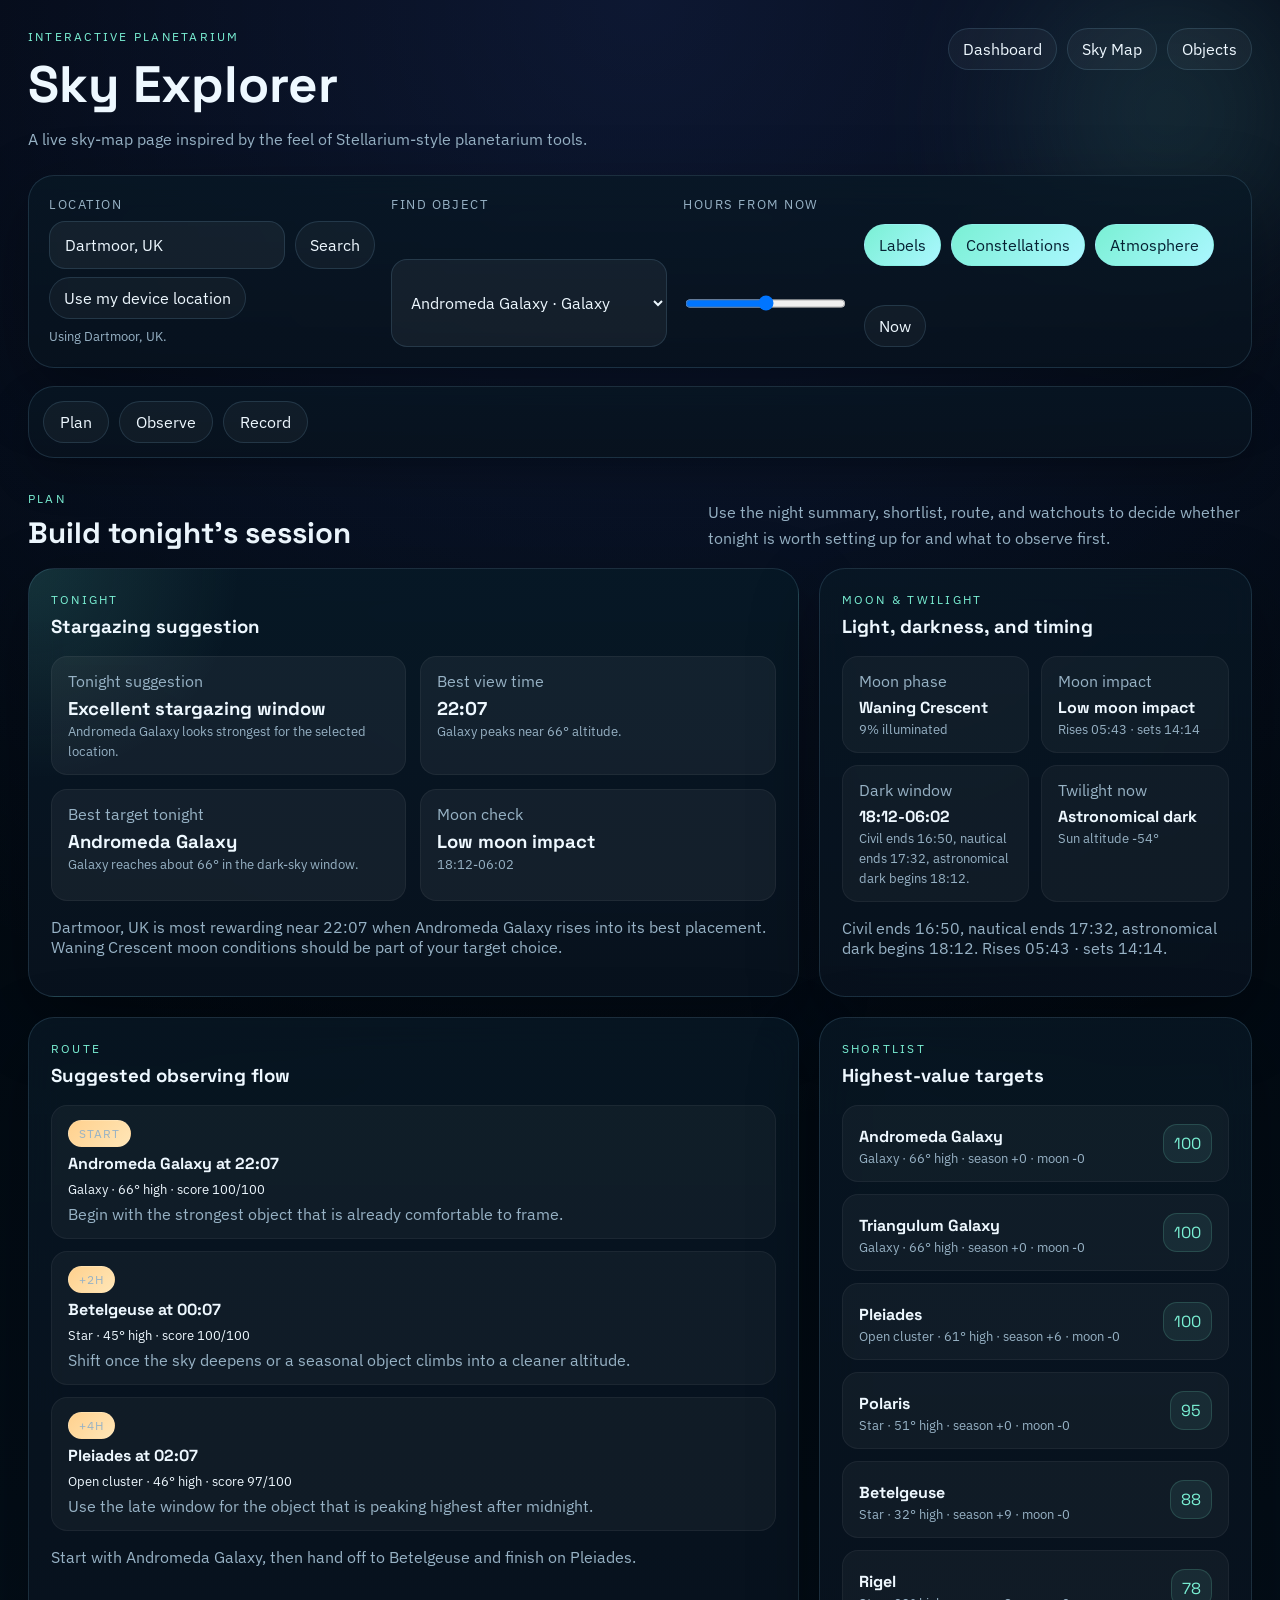
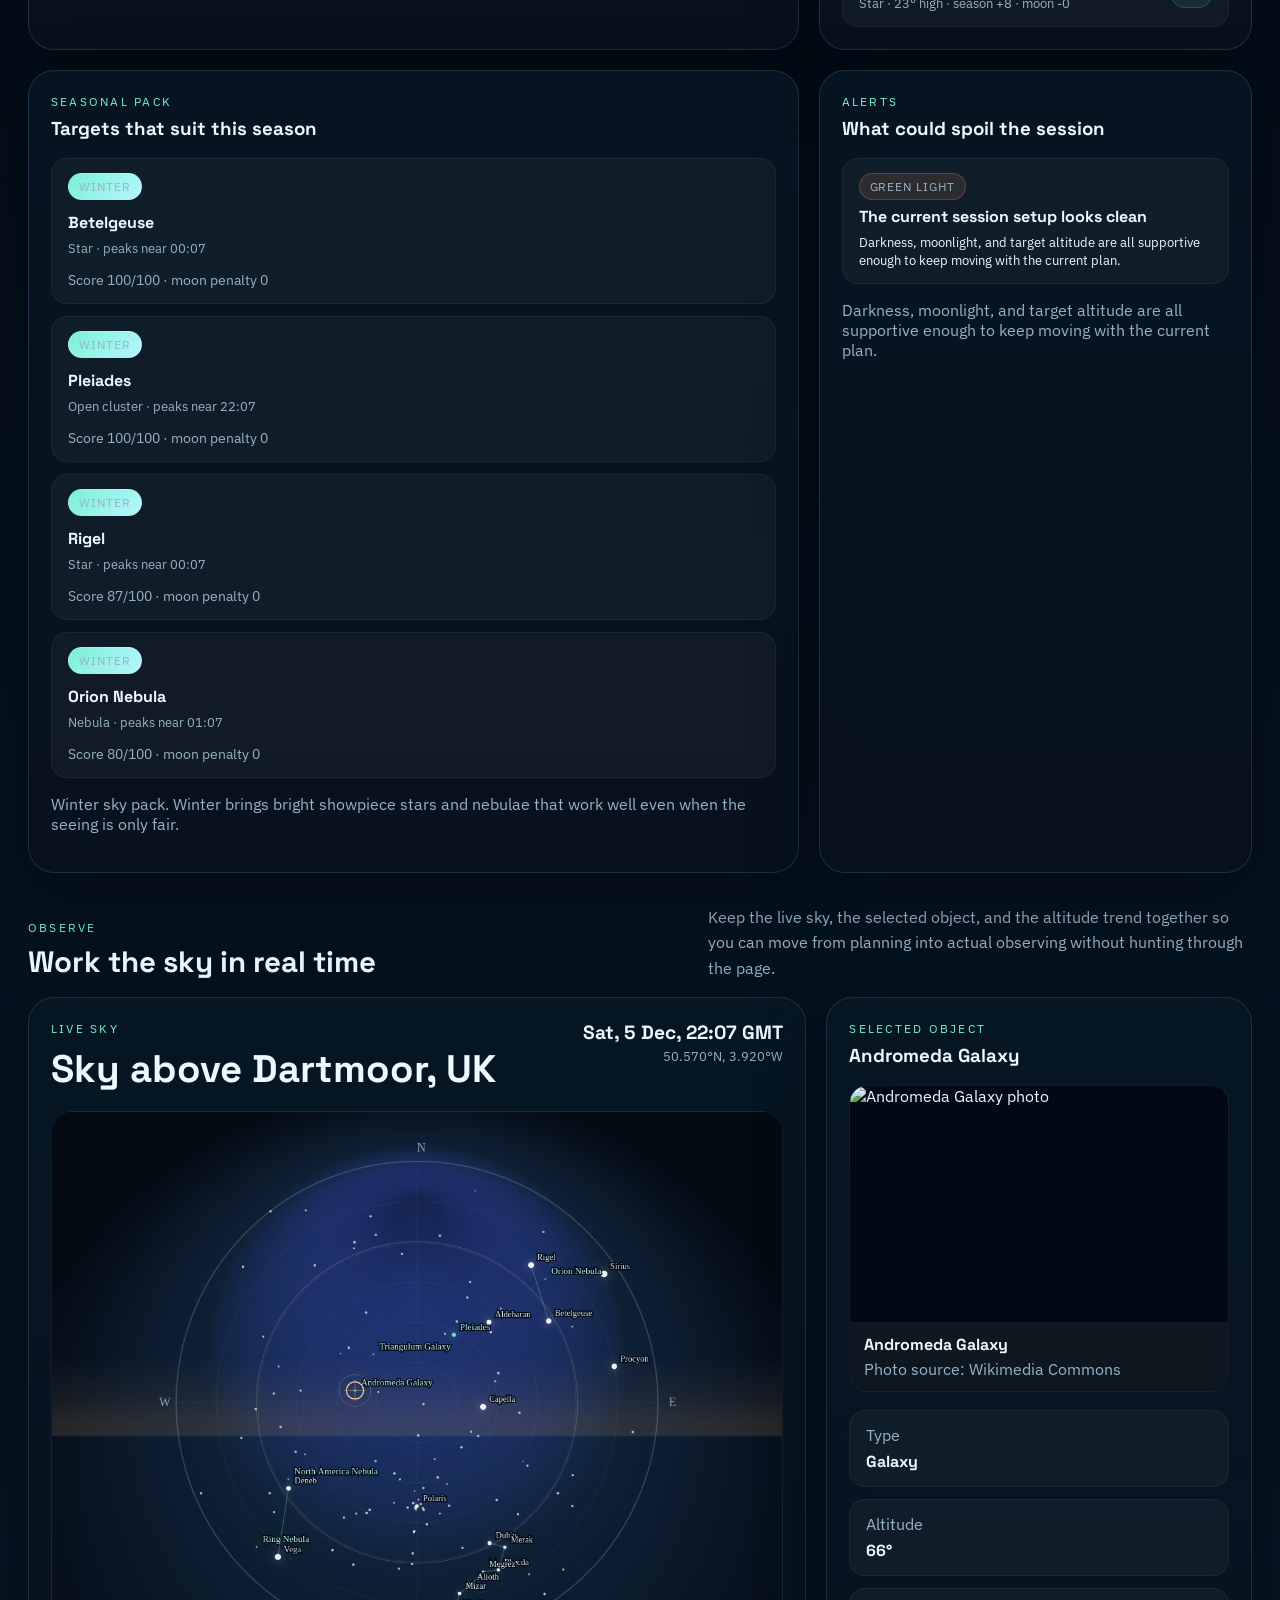
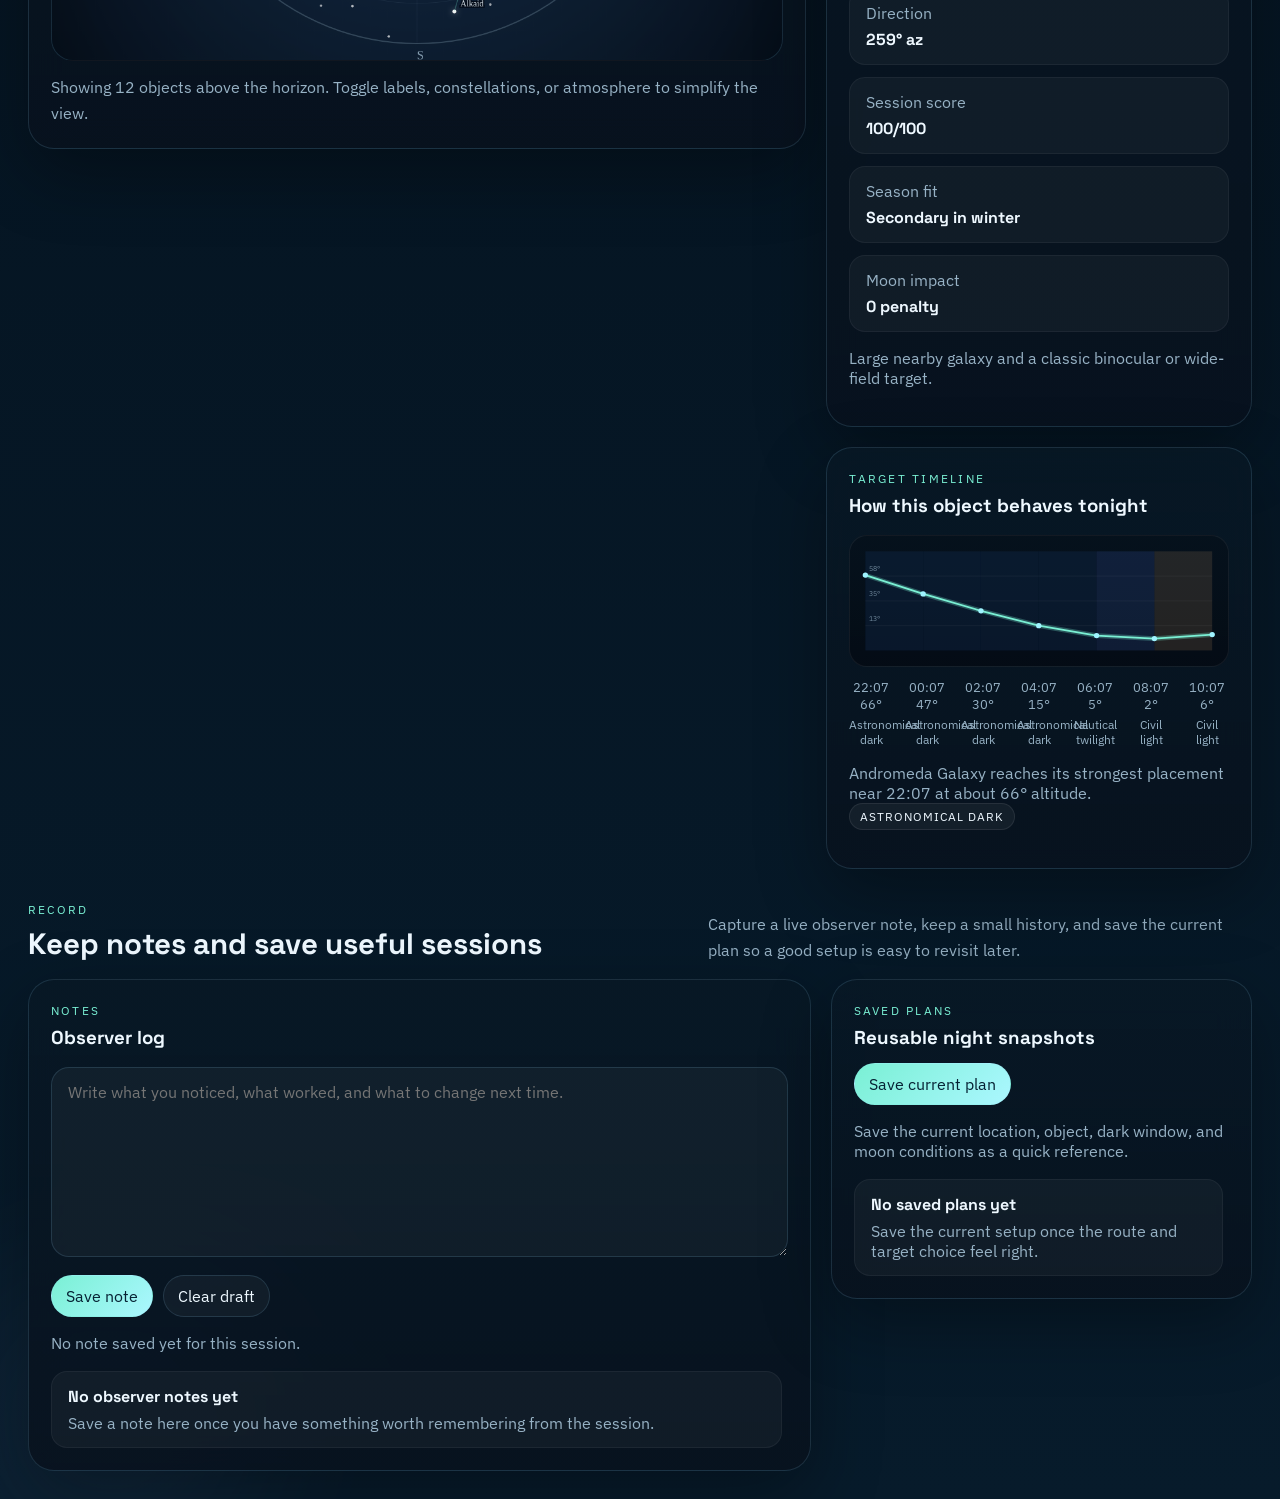
==== commit 18f9b757: "Improve sky explorer layout hierarchy" ====
--- a/sky-explorer.html
+++ b/sky-explorer.html
@@ -75,7 +75,7 @@
             <p class="section-copy">Use the night summary, shortlist, route, and watchouts to decide whether tonight is worth setting up for and what to observe first.</p>
           </div>
           <div class="section-grid section-grid-plan">
-            <article class="card panel tonight-panel">
+            <article class="card panel tonight-panel plan-hero">
               <div class="panel-head">
                 <div>
                   <p class="eyebrow">Tonight</p>
@@ -86,7 +86,7 @@
               <p class="panel-note" id="tonight-note"></p>
             </article>
 
-            <article class="card panel astronomy-panel">
+            <article class="card panel astronomy-panel plan-context">
               <div class="panel-head">
                 <div>
                   <p class="eyebrow">Moon & Twilight</p>
@@ -97,7 +97,28 @@
               <p class="panel-note" id="astronomy-note"></p>
             </article>
 
-            <article class="card panel seasonal-panel">
+            <article class="card panel route-panel plan-route">
+              <div class="panel-head">
+                <div>
+                  <p class="eyebrow">Route</p>
+                  <h3>Suggested observing flow</h3>
+                </div>
+              </div>
+              <div class="route-list" id="route-list"></div>
+              <p class="panel-note" id="route-note"></p>
+            </article>
+
+            <article class="card panel visible-panel plan-shortlist">
+              <div class="panel-head">
+                <div>
+                  <p class="eyebrow">Shortlist</p>
+                  <h3>Highest-value targets</h3>
+                </div>
+              </div>
+              <div class="visible-list" id="visible-list"></div>
+            </article>
+
+            <article class="card panel seasonal-panel plan-support plan-support-a">
               <div class="panel-head">
                 <div>
                   <p class="eyebrow">Seasonal Pack</p>
@@ -108,18 +129,7 @@
               <p class="panel-note" id="seasonal-note"></p>
             </article>
 
-            <article class="card panel route-panel">
-              <div class="panel-head">
-                <div>
-                  <p class="eyebrow">Route</p>
-                  <h3>Suggested observing flow</h3>
-                </div>
-              </div>
-              <div class="route-list" id="route-list"></div>
-              <p class="panel-note" id="route-note"></p>
-            </article>
-
-            <article class="card panel alerts-panel">
+            <article class="card panel alerts-panel plan-support plan-support-b">
               <div class="panel-head">
                 <div>
                   <p class="eyebrow">Alerts</p>
@@ -128,16 +138,6 @@
               </div>
               <div class="alerts-list" id="alerts-list"></div>
               <p class="panel-note" id="alerts-note"></p>
-            </article>
-
-            <article class="card panel visible-panel">
-              <div class="panel-head">
-                <div>
-                  <p class="eyebrow">Shortlist</p>
-                  <h3>Highest-value targets</h3>
-                </div>
-              </div>
-              <div class="visible-list" id="visible-list"></div>
             </article>
           </div>
         </section>
@@ -151,7 +151,7 @@
             <p class="section-copy">Keep the live sky, the selected object, and the altitude trend together so you can move from planning into actual observing without hunting through the page.</p>
           </div>
           <div class="section-grid section-grid-observe">
-            <article class="sky-stage card" id="sky-stage">
+            <article class="sky-stage card observe-primary" id="sky-stage">
               <div class="stage-head">
                 <div>
                   <p class="eyebrow">Live Sky</p>
@@ -169,7 +169,7 @@
             </article>
 
             <aside class="observe-stack" id="sky-sidebar">
-              <article class="card panel info-panel">
+              <article class="card panel info-panel observe-focus">
                 <div class="panel-head">
                   <div>
                     <p class="eyebrow">Selected Object</p>
@@ -181,7 +181,7 @@
                 <p class="panel-note" id="object-note"></p>
               </article>
 
-              <article class="card panel timeline-panel">
+              <article class="card panel timeline-panel observe-focus">
                 <div class="panel-head">
                   <div>
                     <p class="eyebrow">Target Timeline</p>
@@ -207,7 +207,7 @@
             <p class="section-copy">Capture a live observer note, keep a small history, and save the current plan so a good setup is easy to revisit later.</p>
           </div>
           <div class="section-grid section-grid-record">
-            <article class="card panel notes-panel">
+            <article class="card panel notes-panel record-primary">
               <div class="panel-head">
                 <div>
                   <p class="eyebrow">Notes</p>
@@ -223,7 +223,7 @@
               <div class="record-list" id="notes-list"></div>
             </article>
 
-            <article class="card panel plans-panel">
+            <article class="card panel plans-panel record-secondary">
               <div class="panel-head">
                 <div>
                   <p class="eyebrow">Saved Plans</p>
--- a/sky-explorer.css
+++ b/sky-explorer.css
@@ -202,6 +202,9 @@
   position: sticky;
   top: 12px;
   z-index: 3;
+  background:
+    linear-gradient(180deg, rgba(8, 22, 35, 0.86), rgba(8, 18, 30, 0.94));
+  box-shadow: 0 18px 40px rgba(0, 0, 0, 0.22);
 }
 
 .workflow-nav a {
@@ -211,10 +214,19 @@
   color: var(--text);
   text-decoration: none;
   background: rgba(255, 255, 255, 0.04);
+  transition: background 140ms ease, border-color 140ms ease, transform 140ms ease;
+}
+
+.workflow-nav a:hover,
+.workflow-nav a:focus-visible {
+  transform: translateY(-1px);
+  border-color: rgba(122, 240, 212, 0.26);
+  background: rgba(122, 240, 212, 0.08);
 }
 
 .workspace-section {
   margin-top: 28px;
+  padding: 4px 0 0;
 }
 
 .section-heading {
@@ -244,19 +256,64 @@
 }
 
 .section-grid-plan {
-  grid-template-columns: repeat(2, minmax(0, 1fr));
+  grid-template-columns: 1.28fr 0.72fr;
+  grid-template-areas:
+    "hero context"
+    "route shortlist"
+    "supportA supportB";
 }
 
 .section-grid-observe {
-  grid-template-columns: 1.38fr 0.82fr;
+  grid-template-columns: minmax(0, 1.5fr) minmax(320px, 0.82fr);
+  align-items: start;
 }
 
 .section-grid-record {
-  grid-template-columns: repeat(2, minmax(0, 1fr));
+  grid-template-columns: minmax(0, 1.3fr) minmax(320px, 0.7fr);
+  align-items: start;
 }
 
 .sky-stage {
   padding: 22px;
+}
+
+.observe-primary,
+.record-primary,
+.record-secondary,
+.plan-hero,
+.plan-context,
+.plan-route,
+.plan-shortlist,
+.plan-support {
+  min-width: 0;
+}
+
+.plan-support-a {
+  grid-area: supportA;
+}
+
+.plan-support-b {
+  grid-area: supportB;
+}
+
+.plan-hero {
+  grid-area: hero;
+  padding: 26px;
+  background:
+    radial-gradient(circle at top left, rgba(122, 240, 212, 0.12), transparent 24%),
+    linear-gradient(180deg, rgba(7, 25, 38, 0.9), rgba(8, 18, 30, 0.98));
+}
+
+.plan-context {
+  grid-area: context;
+}
+
+.plan-route {
+  grid-area: route;
+}
+
+.plan-shortlist {
+  grid-area: shortlist;
 }
 
 .stage-head,
@@ -314,6 +371,8 @@
 .observe-stack {
   display: grid;
   gap: 20px;
+  position: sticky;
+  top: 92px;
 }
 
 .panel {
@@ -454,6 +513,16 @@
   grid-template-columns: repeat(2, minmax(0, 1fr));
 }
 
+.plan-hero .tonight-grid {
+  grid-template-columns: repeat(2, minmax(0, 1fr));
+  gap: 14px;
+}
+
+.plan-hero .tonight-card {
+  min-height: 112px;
+  background: rgba(255, 255, 255, 0.05);
+}
+
 .astronomy-card .meta-line,
 .seasonal-card .meta-line {
   margin-top: 8px;
@@ -577,6 +646,13 @@
   flex-wrap: wrap;
 }
 
+.record-primary .record-list,
+.record-secondary .record-list {
+  max-height: 360px;
+  overflow: auto;
+  padding-right: 6px;
+}
+
 .visible-row:hover,
 .visible-row:focus-visible {
   transform: translateY(-1px);
@@ -599,6 +675,20 @@
   .section-grid-record {
     grid-template-columns: 1fr;
   }
+
+  .section-grid-plan {
+    grid-template-areas:
+      "hero"
+      "context"
+      "route"
+      "shortlist"
+      "supportA"
+      "supportB";
+  }
+
+  .observe-stack {
+    position: static;
+  }
 }
 
 @media (max-width: 720px) {
@@ -642,4 +732,8 @@
   .workflow-nav {
     top: 8px;
   }
-}
+
+  .plan-hero {
+    padding: 22px;
+  }
+}
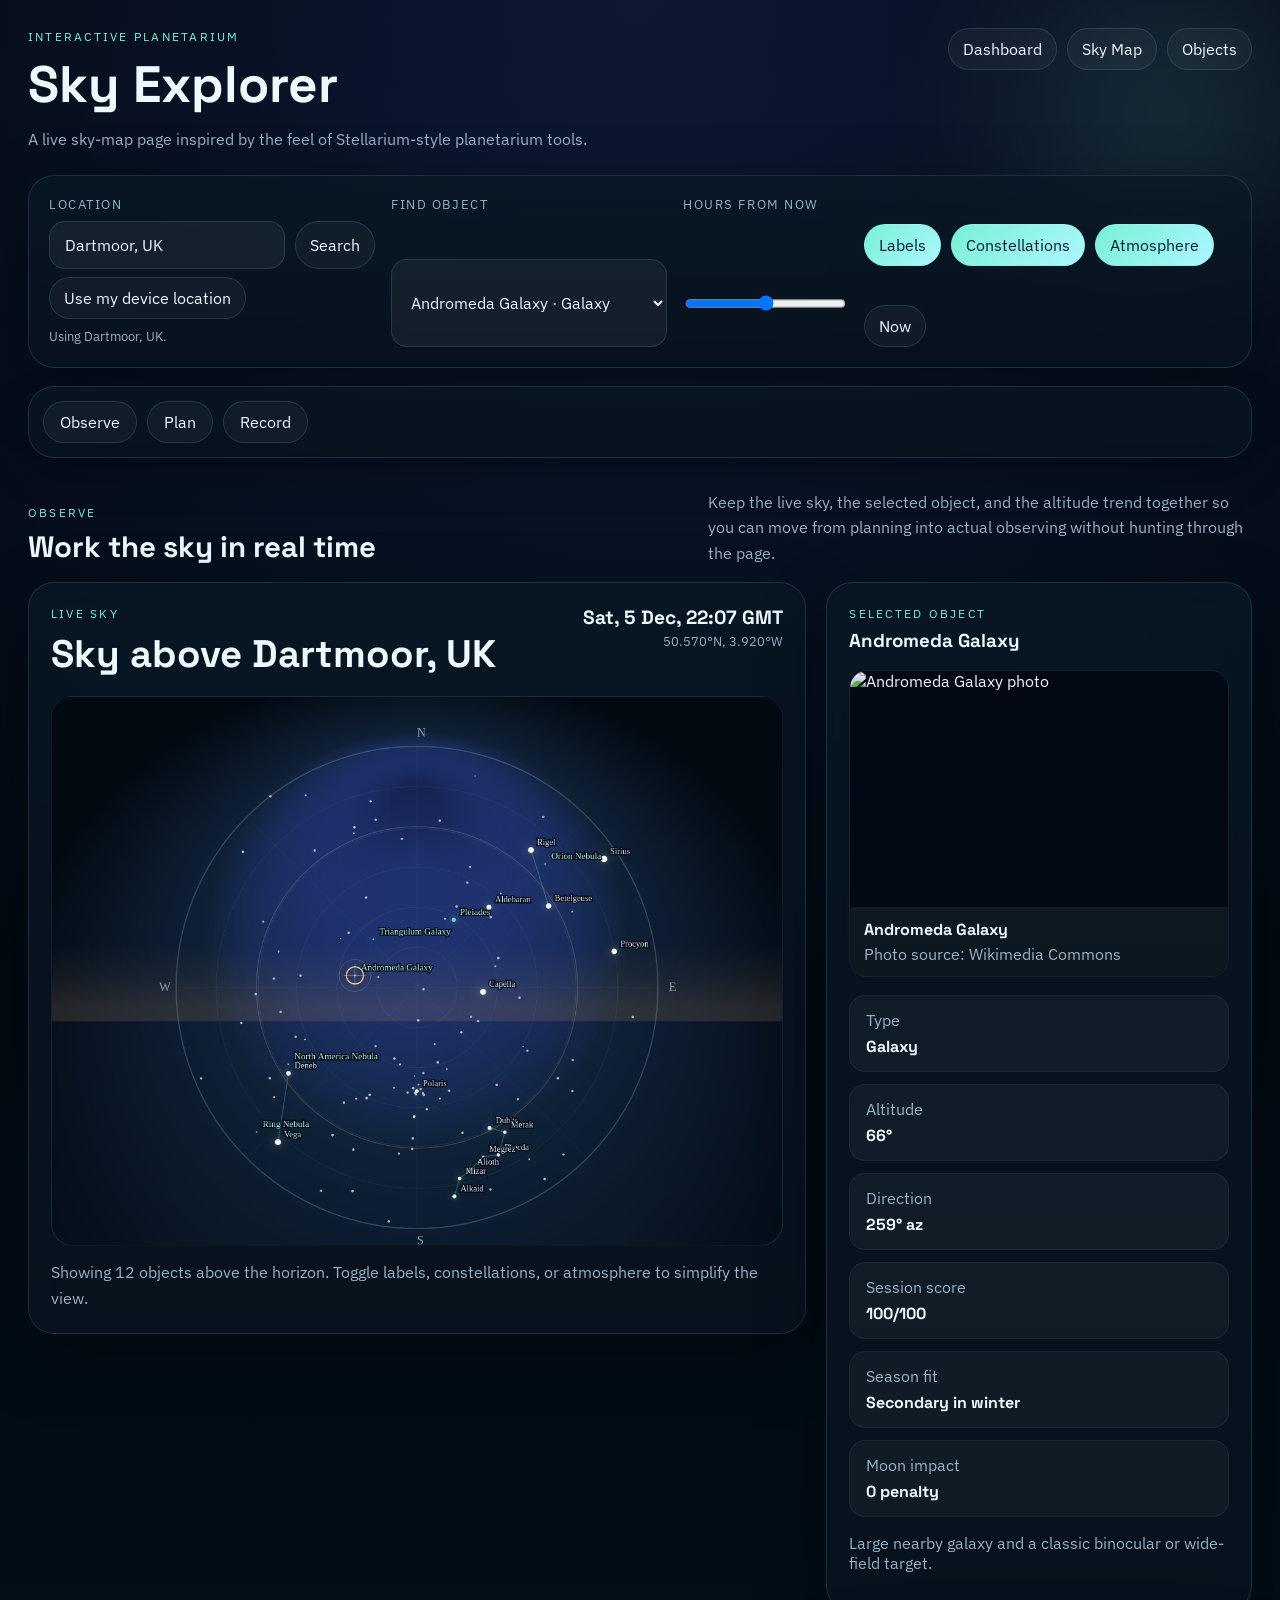
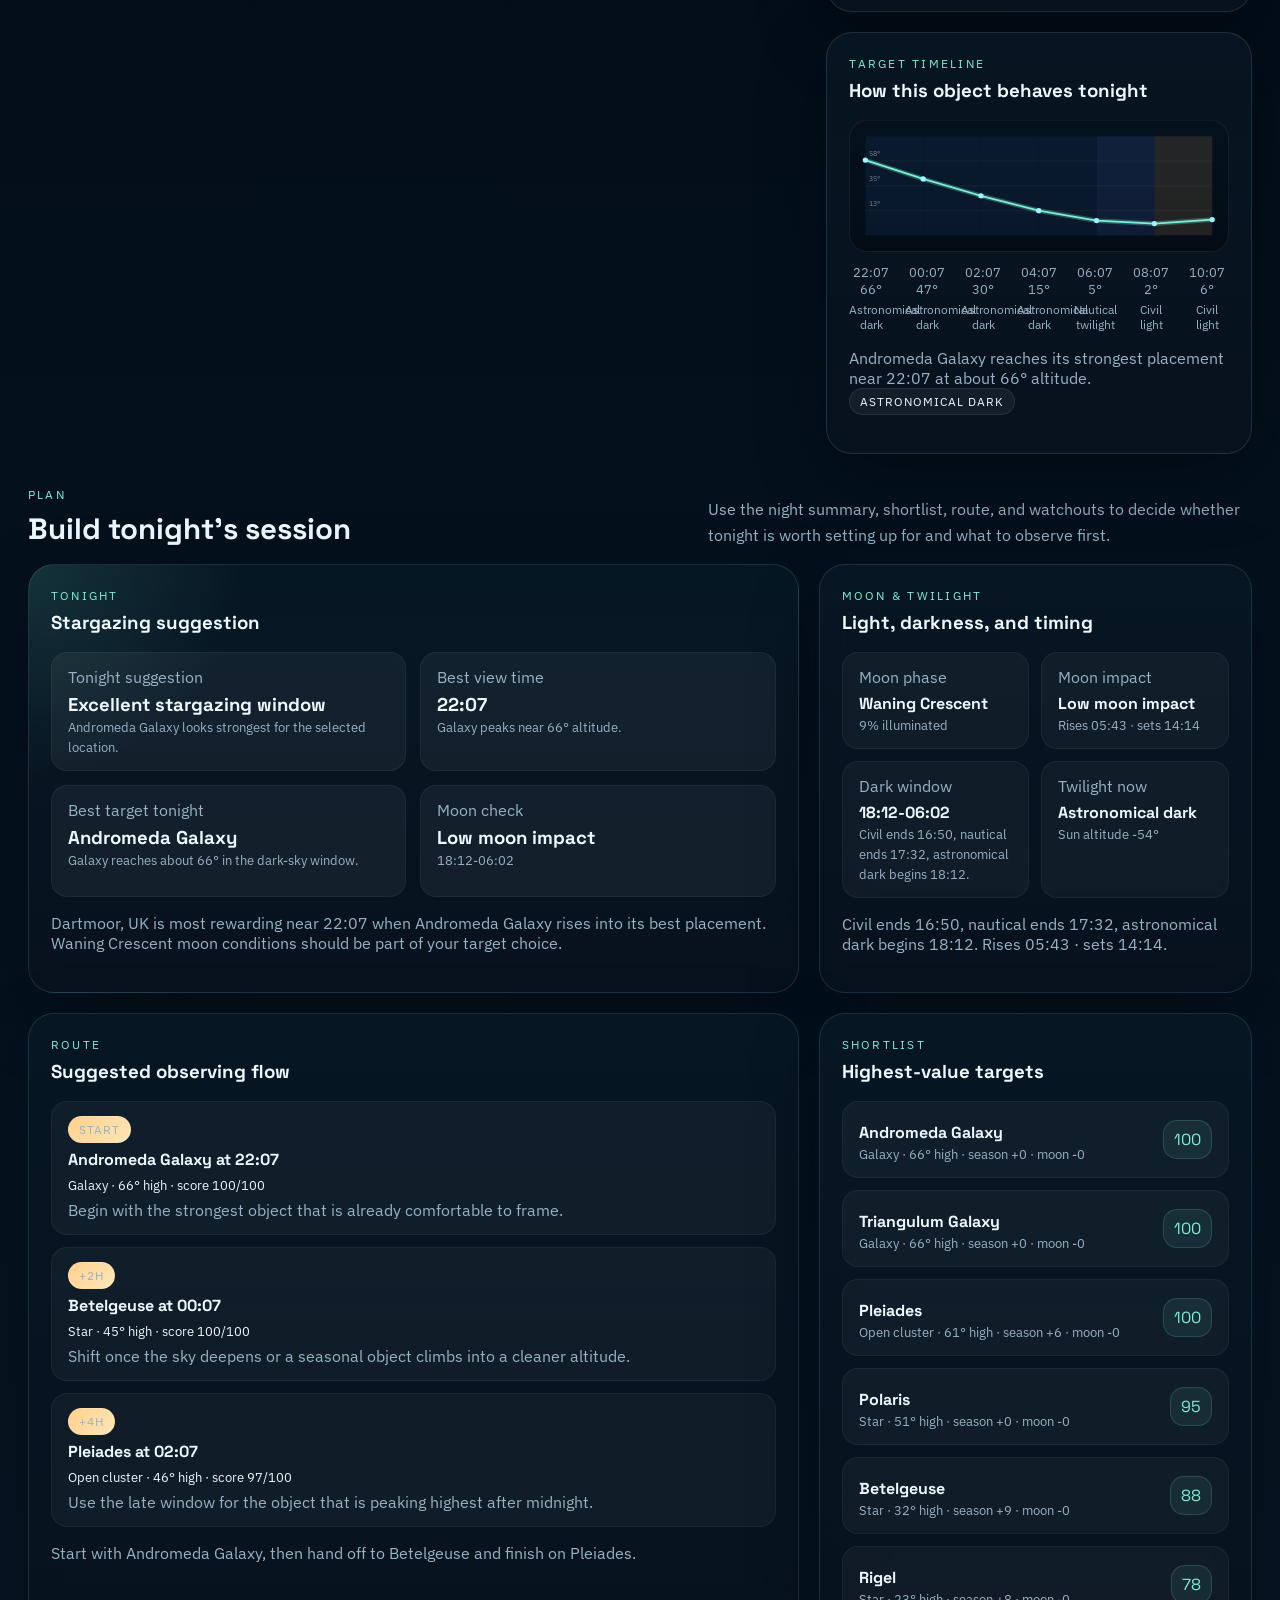
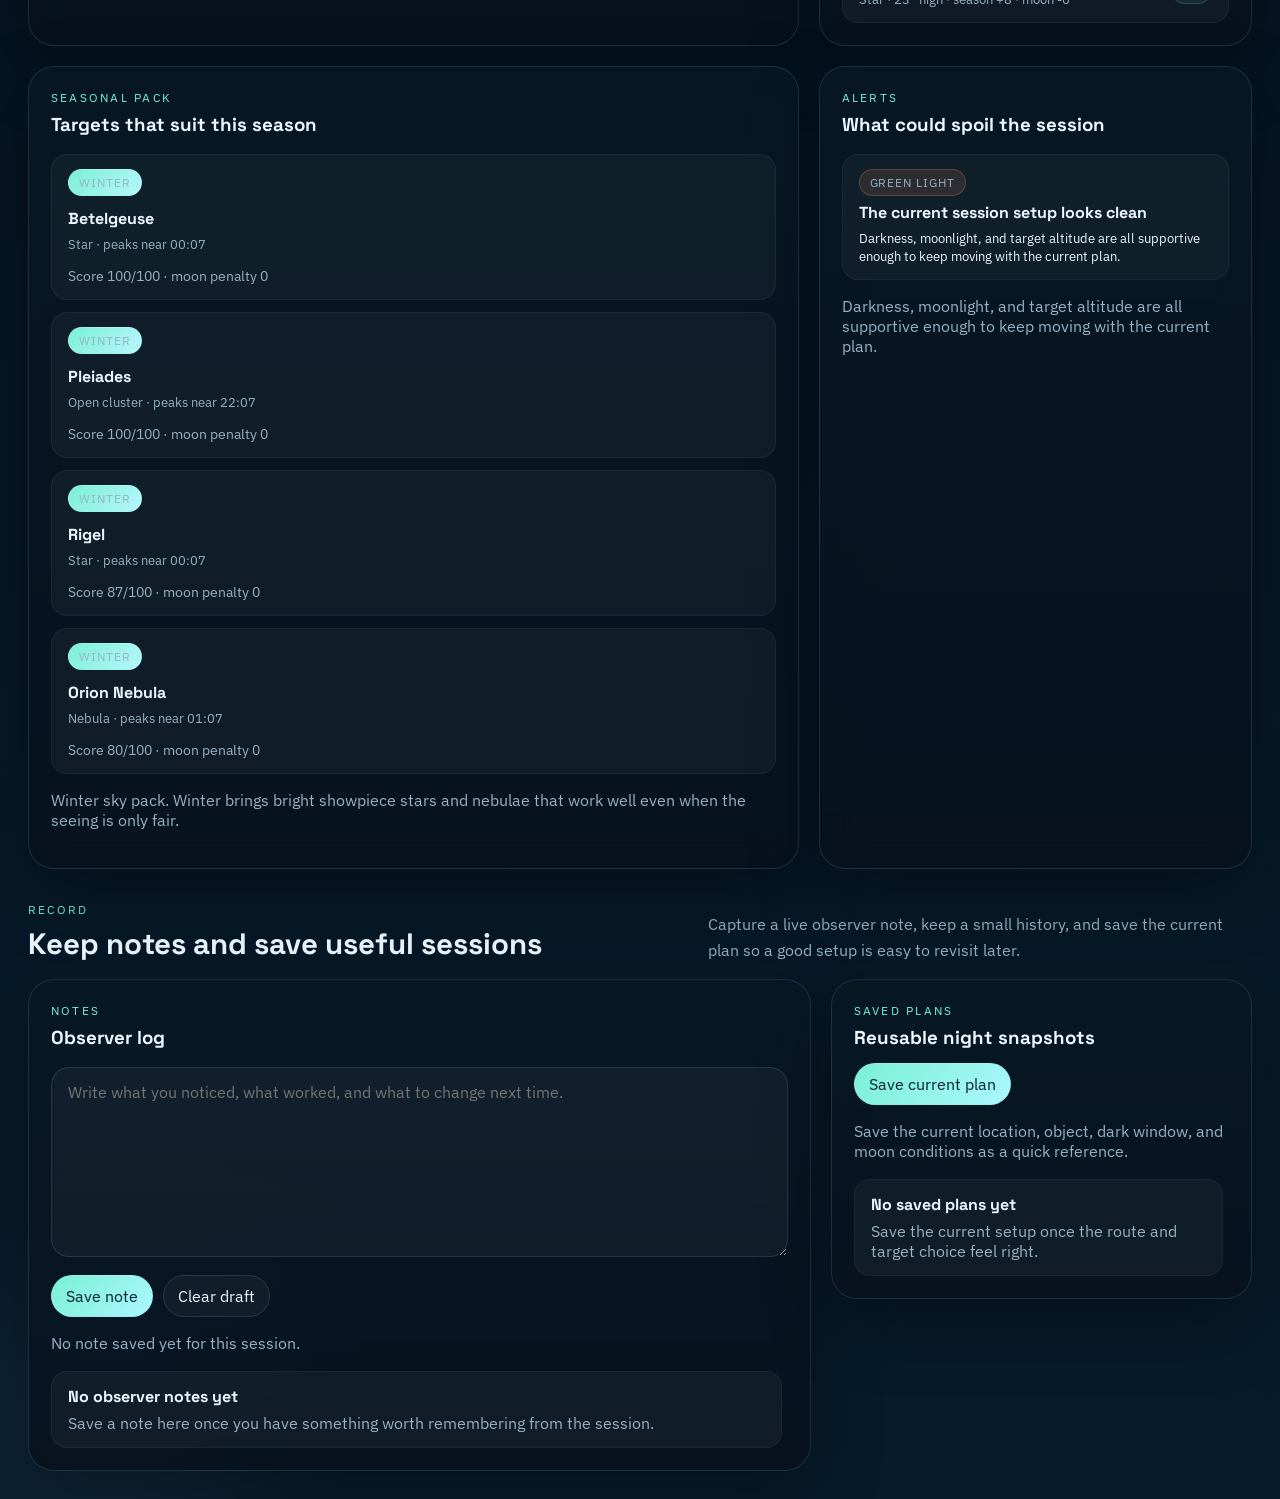
==== commit 94b383d1: "Move observe section above plan" ====
--- a/sky-explorer.html
+++ b/sky-explorer.html
@@ -61,86 +61,10 @@
         </section>
 
         <nav class="workflow-nav card" aria-label="Explorer workflow">
+          <a href="#observe-section">Observe</a>
           <a href="#plan-section">Plan</a>
-          <a href="#observe-section">Observe</a>
           <a href="#record-section">Record</a>
         </nav>
-
-        <section class="workspace-section" id="plan-section">
-          <div class="section-heading">
-            <div>
-              <p class="eyebrow">Plan</p>
-              <h2>Build tonight’s session</h2>
-            </div>
-            <p class="section-copy">Use the night summary, shortlist, route, and watchouts to decide whether tonight is worth setting up for and what to observe first.</p>
-          </div>
-          <div class="section-grid section-grid-plan">
-            <article class="card panel tonight-panel plan-hero">
-              <div class="panel-head">
-                <div>
-                  <p class="eyebrow">Tonight</p>
-                  <h3>Stargazing suggestion</h3>
-                </div>
-              </div>
-              <div class="tonight-grid" id="tonight-grid"></div>
-              <p class="panel-note" id="tonight-note"></p>
-            </article>
-
-            <article class="card panel astronomy-panel plan-context">
-              <div class="panel-head">
-                <div>
-                  <p class="eyebrow">Moon & Twilight</p>
-                  <h3>Light, darkness, and timing</h3>
-                </div>
-              </div>
-              <div class="astronomy-grid" id="astronomy-grid"></div>
-              <p class="panel-note" id="astronomy-note"></p>
-            </article>
-
-            <article class="card panel route-panel plan-route">
-              <div class="panel-head">
-                <div>
-                  <p class="eyebrow">Route</p>
-                  <h3>Suggested observing flow</h3>
-                </div>
-              </div>
-              <div class="route-list" id="route-list"></div>
-              <p class="panel-note" id="route-note"></p>
-            </article>
-
-            <article class="card panel visible-panel plan-shortlist">
-              <div class="panel-head">
-                <div>
-                  <p class="eyebrow">Shortlist</p>
-                  <h3>Highest-value targets</h3>
-                </div>
-              </div>
-              <div class="visible-list" id="visible-list"></div>
-            </article>
-
-            <article class="card panel seasonal-panel plan-support plan-support-a">
-              <div class="panel-head">
-                <div>
-                  <p class="eyebrow">Seasonal Pack</p>
-                  <h3>Targets that suit this season</h3>
-                </div>
-              </div>
-              <div class="seasonal-list" id="seasonal-list"></div>
-              <p class="panel-note" id="seasonal-note"></p>
-            </article>
-
-            <article class="card panel alerts-panel plan-support plan-support-b">
-              <div class="panel-head">
-                <div>
-                  <p class="eyebrow">Alerts</p>
-                  <h3>What could spoil the session</h3>
-                </div>
-              </div>
-              <div class="alerts-list" id="alerts-list"></div>
-              <p class="panel-note" id="alerts-note"></p>
-            </article>
-          </div>
-        </section>
 
         <section class="workspace-section" id="observe-section">
           <div class="section-heading">
@@ -198,6 +122,82 @@
           </div>
         </section>
 
+        <section class="workspace-section" id="plan-section">
+          <div class="section-heading">
+            <div>
+              <p class="eyebrow">Plan</p>
+              <h2>Build tonight’s session</h2>
+            </div>
+            <p class="section-copy">Use the night summary, shortlist, route, and watchouts to decide whether tonight is worth setting up for and what to observe first.</p>
+          </div>
+          <div class="section-grid section-grid-plan">
+            <article class="card panel tonight-panel plan-hero">
+              <div class="panel-head">
+                <div>
+                  <p class="eyebrow">Tonight</p>
+                  <h3>Stargazing suggestion</h3>
+                </div>
+              </div>
+              <div class="tonight-grid" id="tonight-grid"></div>
+              <p class="panel-note" id="tonight-note"></p>
+            </article>
+
+            <article class="card panel astronomy-panel plan-context">
+              <div class="panel-head">
+                <div>
+                  <p class="eyebrow">Moon & Twilight</p>
+                  <h3>Light, darkness, and timing</h3>
+                </div>
+              </div>
+              <div class="astronomy-grid" id="astronomy-grid"></div>
+              <p class="panel-note" id="astronomy-note"></p>
+            </article>
+
+            <article class="card panel route-panel plan-route">
+              <div class="panel-head">
+                <div>
+                  <p class="eyebrow">Route</p>
+                  <h3>Suggested observing flow</h3>
+                </div>
+              </div>
+              <div class="route-list" id="route-list"></div>
+              <p class="panel-note" id="route-note"></p>
+            </article>
+
+            <article class="card panel visible-panel plan-shortlist">
+              <div class="panel-head">
+                <div>
+                  <p class="eyebrow">Shortlist</p>
+                  <h3>Highest-value targets</h3>
+                </div>
+              </div>
+              <div class="visible-list" id="visible-list"></div>
+            </article>
+
+            <article class="card panel seasonal-panel plan-support plan-support-a">
+              <div class="panel-head">
+                <div>
+                  <p class="eyebrow">Seasonal Pack</p>
+                  <h3>Targets that suit this season</h3>
+                </div>
+              </div>
+              <div class="seasonal-list" id="seasonal-list"></div>
+              <p class="panel-note" id="seasonal-note"></p>
+            </article>
+
+            <article class="card panel alerts-panel plan-support plan-support-b">
+              <div class="panel-head">
+                <div>
+                  <p class="eyebrow">Alerts</p>
+                  <h3>What could spoil the session</h3>
+                </div>
+              </div>
+              <div class="alerts-list" id="alerts-list"></div>
+              <p class="panel-note" id="alerts-note"></p>
+            </article>
+          </div>
+        </section>
+
         <section class="workspace-section" id="record-section">
           <div class="section-heading">
             <div>
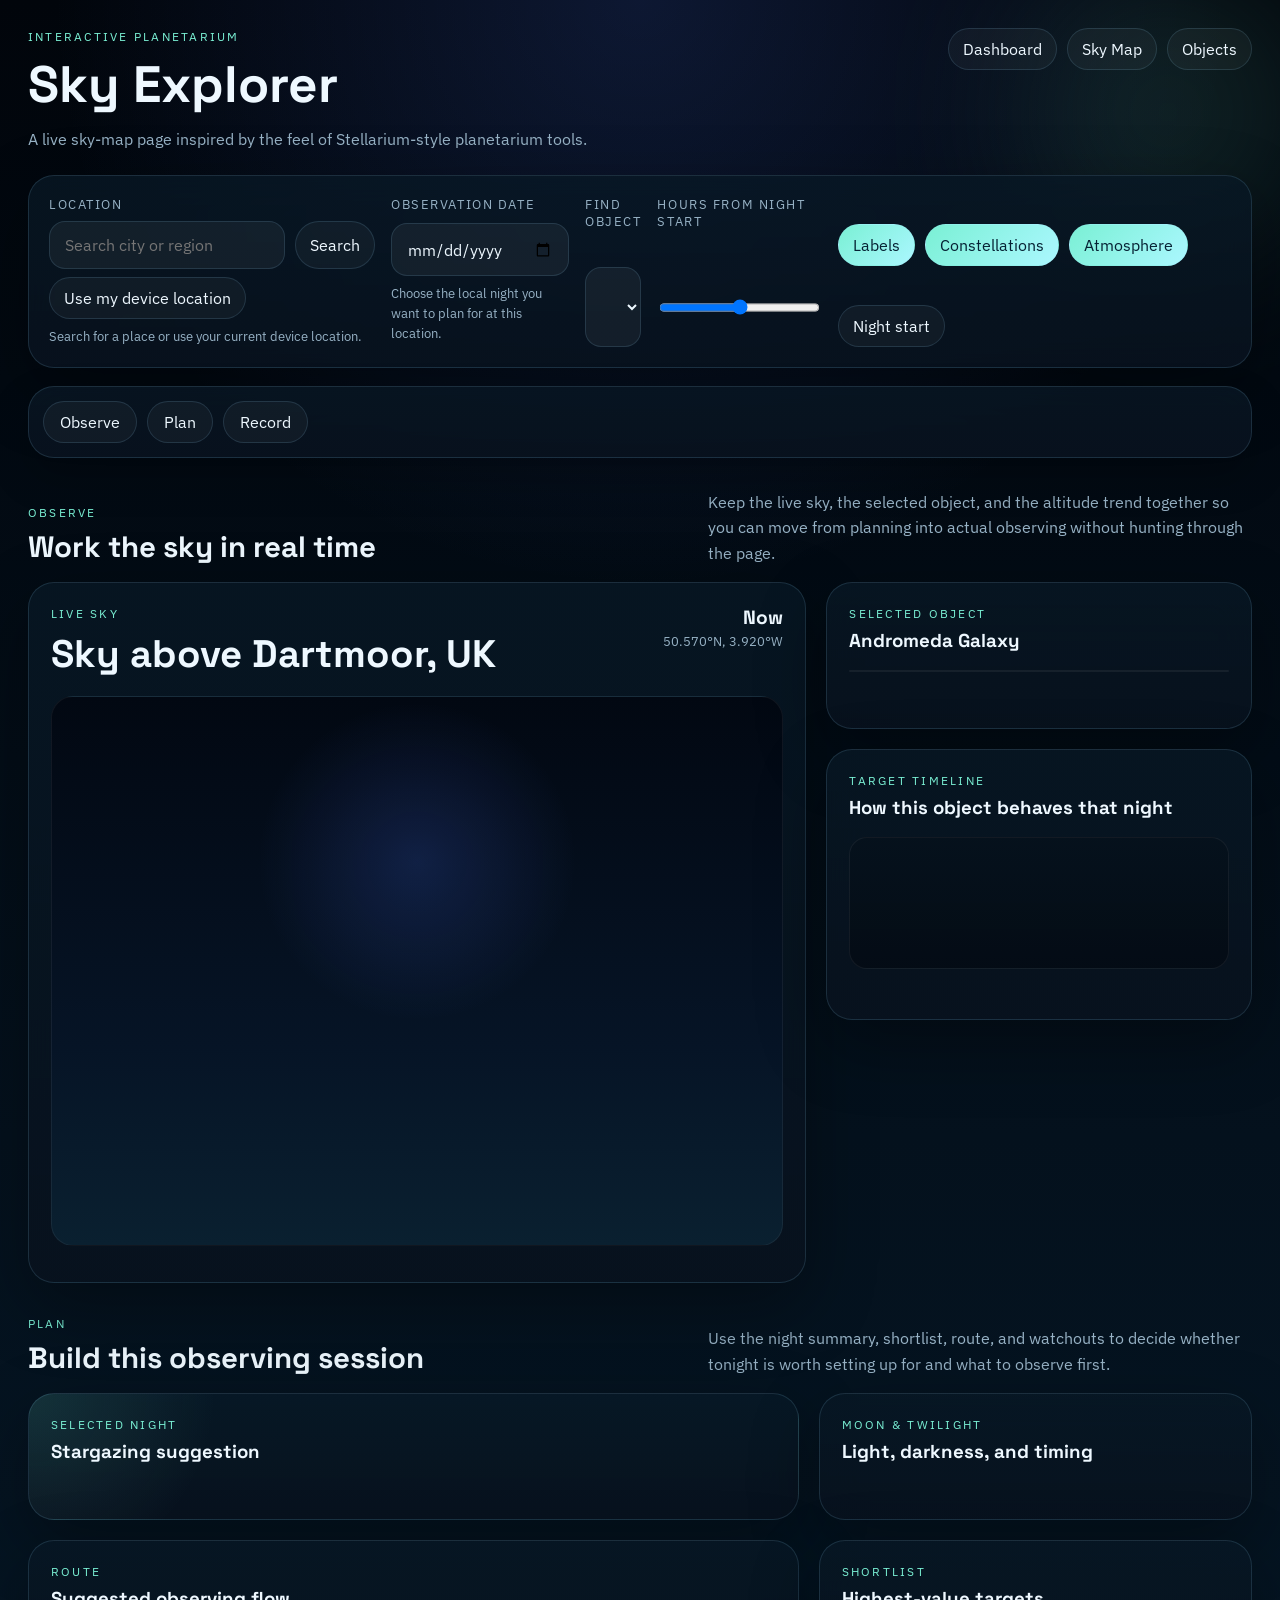
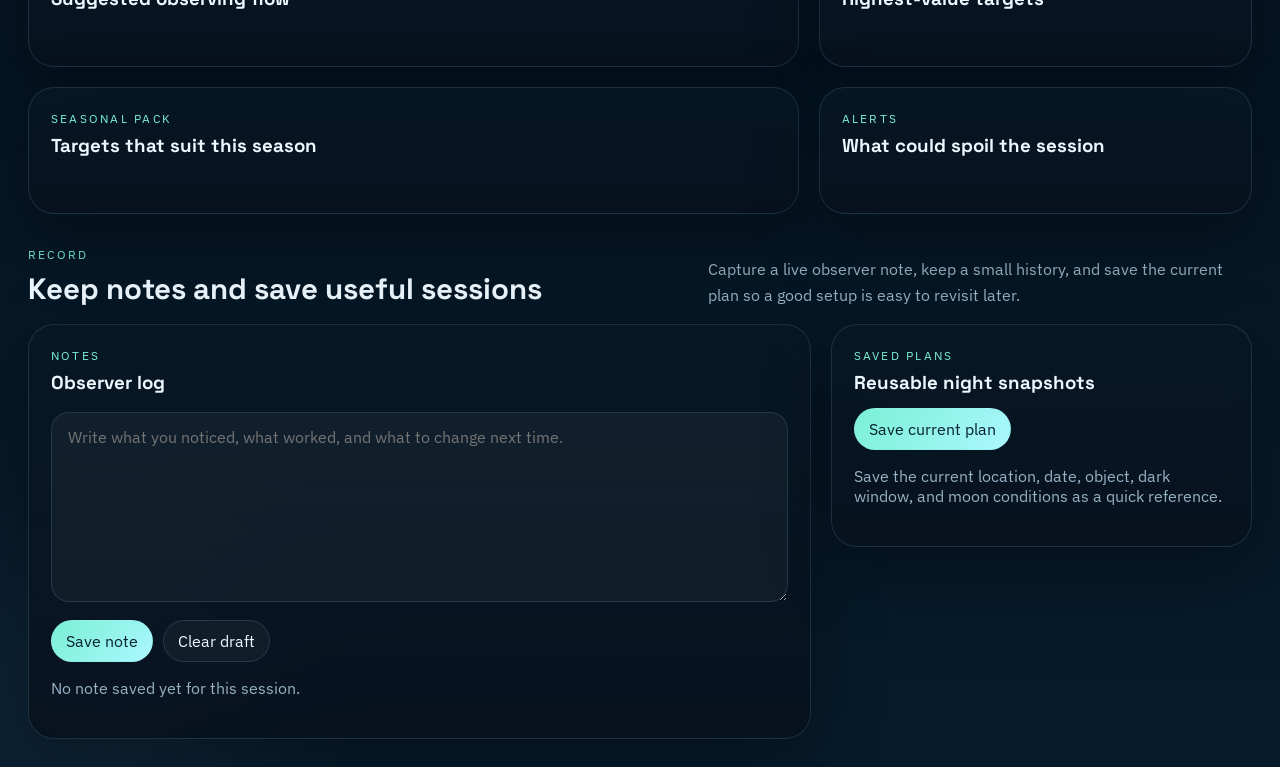
==== commit 7c81d805: "Add date picker to sky explorer" ====
--- a/sky-explorer.html
+++ b/sky-explorer.html
@@ -10,7 +10,7 @@
       href="https://fonts.googleapis.com/css2?family=Space+Grotesk:wght@400;500;700&family=IBM+Plex+Sans:wght@400;500;600&display=swap"
       rel="stylesheet"
     />
-    <link rel="stylesheet" href="sky-explorer.css?v=20260602d" />
+    <link rel="stylesheet" href="sky-explorer.css?v=20260605a" />
   </head>
   <body>
     <div class="sky-shell">
@@ -42,13 +42,19 @@
             <small class="field-note" id="location-status">Search for a place or use your current device location.</small>
           </label>
 
+          <label class="field">
+            <span>Observation date</span>
+            <input id="observation-date" type="date" />
+            <small class="field-note">Choose the local night you want to plan for at this location.</small>
+          </label>
+
           <label class="field field-wide">
             <span>Find object</span>
             <select id="object-select"></select>
           </label>
 
           <label class="field">
-            <span>Hours from now</span>
+            <span>Hours from night start</span>
             <input id="time-slider" type="range" min="-12" max="12" step="1" value="0" />
           </label>
 
@@ -56,7 +62,7 @@
             <button type="button" class="pill is-active" data-toggle="labels">Labels</button>
             <button type="button" class="pill is-active" data-toggle="constellations">Constellations</button>
             <button type="button" class="pill is-active" data-toggle="atmosphere">Atmosphere</button>
-            <button type="button" class="pill" id="reset-time">Now</button>
+            <button type="button" class="pill" id="reset-time">Night start</button>
           </div>
         </section>
 
@@ -109,7 +115,7 @@
                 <div class="panel-head">
                   <div>
                     <p class="eyebrow">Target Timeline</p>
-                    <h3>How this object behaves tonight</h3>
+                    <h3>How this object behaves that night</h3>
                   </div>
                 </div>
                 <div class="timeline-chart-wrap">
@@ -126,7 +132,7 @@
           <div class="section-heading">
             <div>
               <p class="eyebrow">Plan</p>
-              <h2>Build tonight’s session</h2>
+              <h2>Build this observing session</h2>
             </div>
             <p class="section-copy">Use the night summary, shortlist, route, and watchouts to decide whether tonight is worth setting up for and what to observe first.</p>
           </div>
@@ -134,7 +140,7 @@
             <article class="card panel tonight-panel plan-hero">
               <div class="panel-head">
                 <div>
-                  <p class="eyebrow">Tonight</p>
+                  <p class="eyebrow">Selected Night</p>
                   <h3>Stargazing suggestion</h3>
                 </div>
               </div>
@@ -233,7 +239,7 @@
               <div class="record-actions">
                 <button type="button" class="pill is-active" id="save-plan-button">Save current plan</button>
               </div>
-              <p class="panel-note" id="plans-note">Save the current location, object, dark window, and moon conditions as a quick reference.</p>
+              <p class="panel-note" id="plans-note">Save the current location, date, object, dark window, and moon conditions as a quick reference.</p>
               <div class="record-list" id="plans-list"></div>
             </article>
           </div>
@@ -241,6 +247,6 @@
       </main>
     </div>
 
-    <script src="sky-explorer.js?v=20260602d"></script>
+    <script src="sky-explorer.js?v=20260605a"></script>
   </body>
 </html>
--- a/sky-explorer.css
+++ b/sky-explorer.css
@@ -139,7 +139,7 @@
 
 .control-bar {
   display: grid;
-  grid-template-columns: 1fr 1.35fr 1fr auto;
+  grid-template-columns: 1fr 0.9fr 1.2fr 1fr auto;
   gap: 16px;
   padding: 20px;
 }
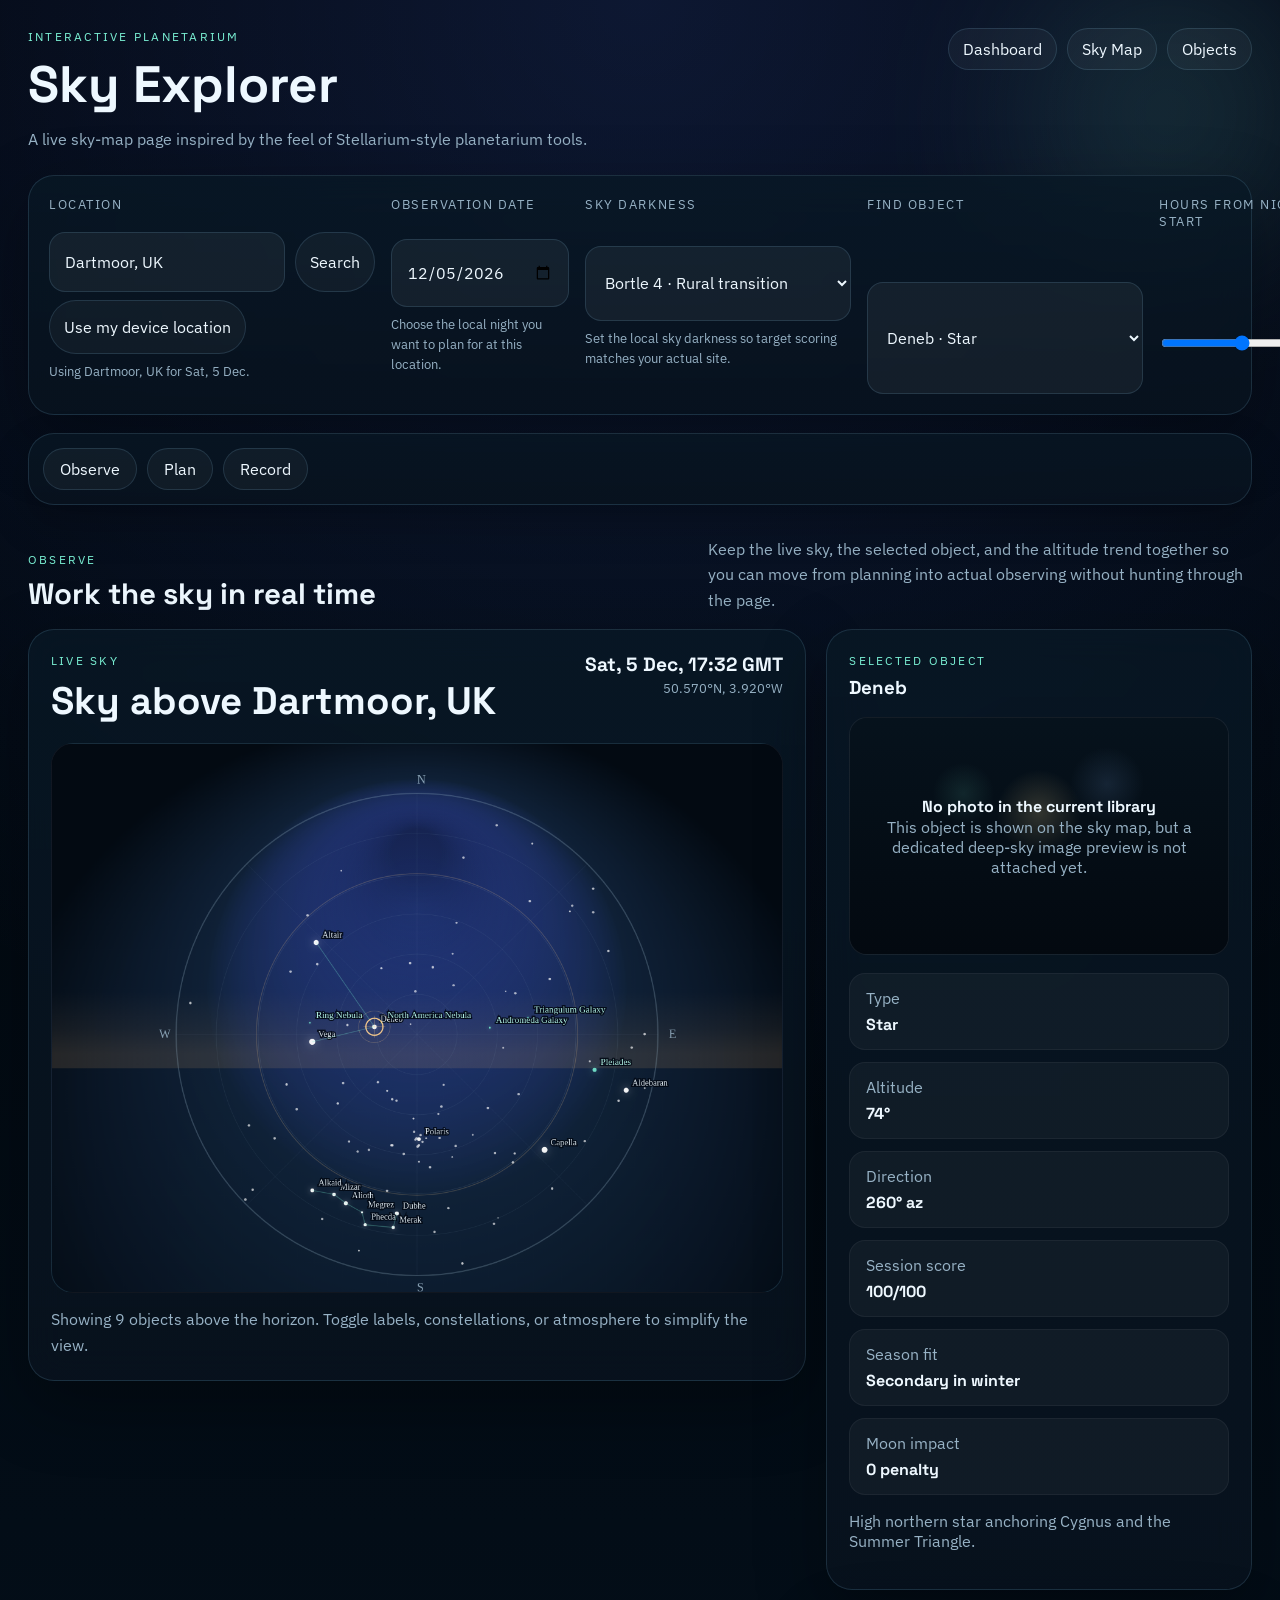
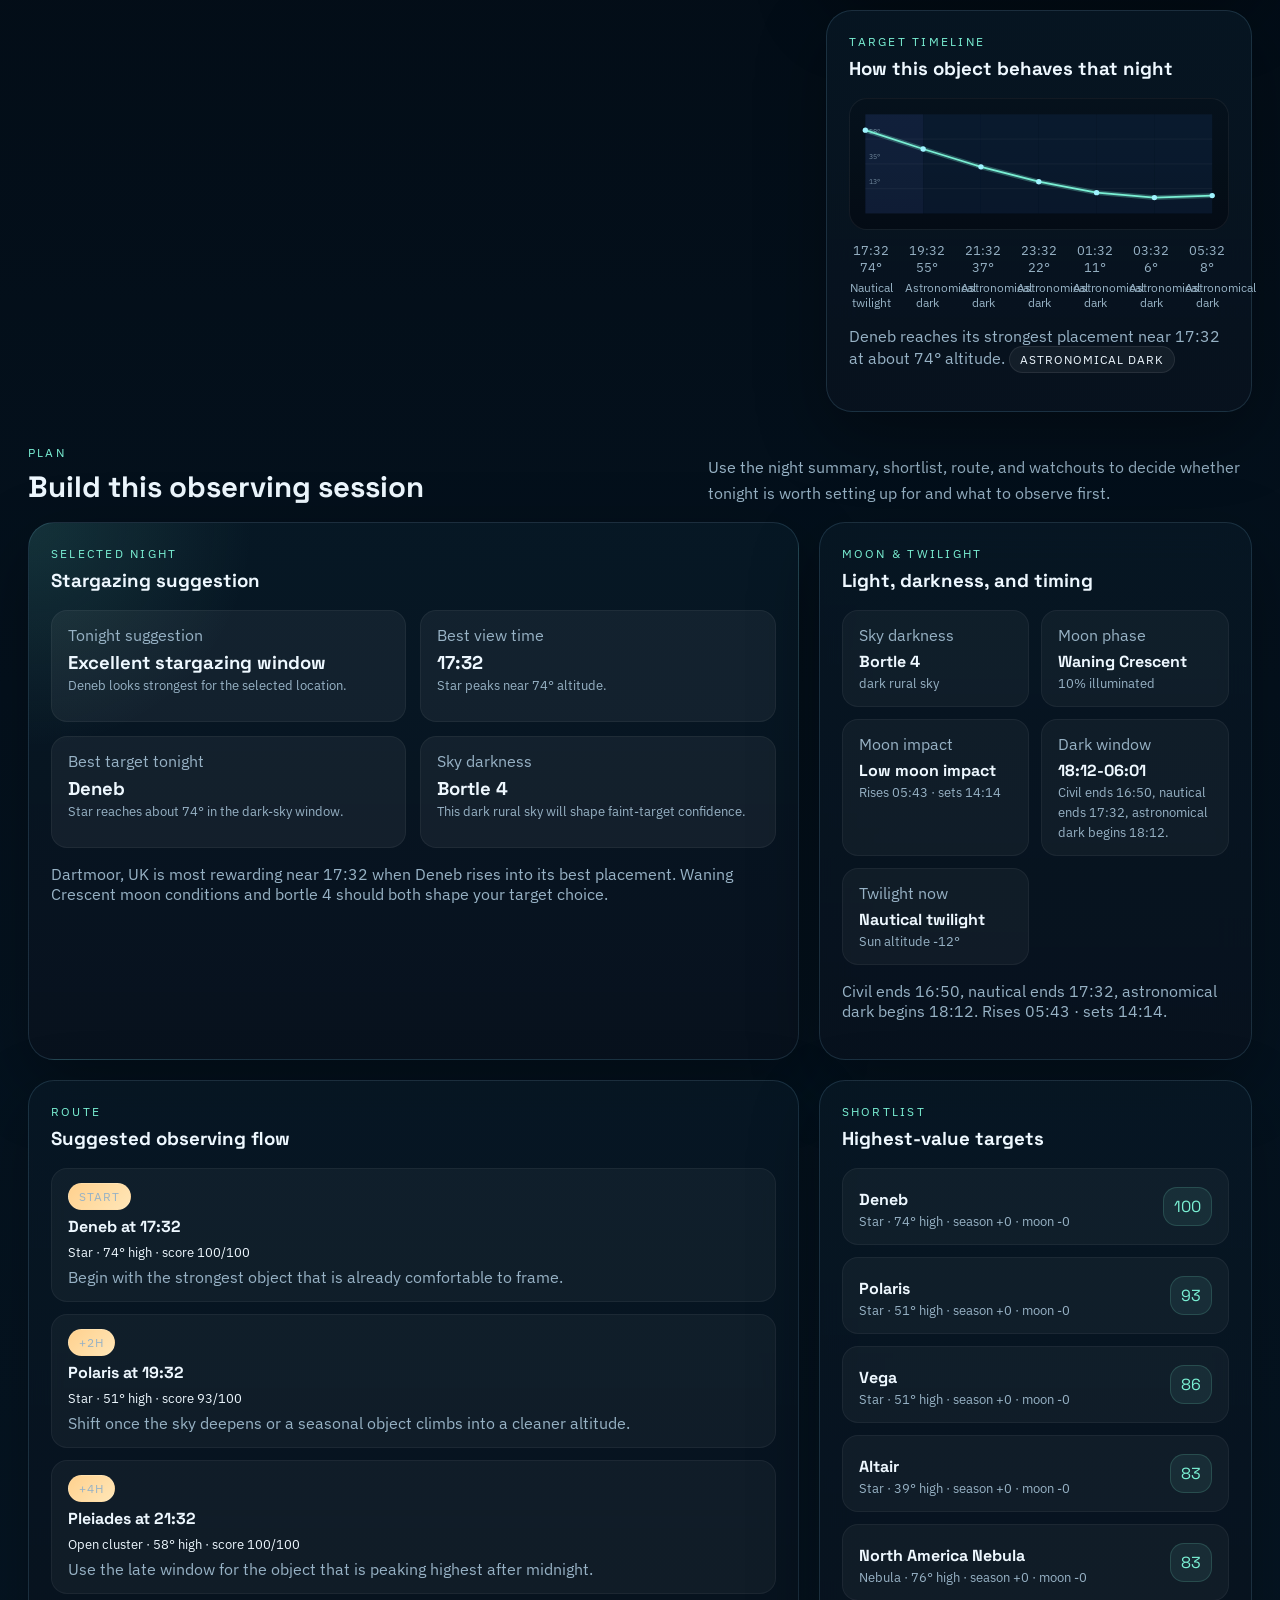
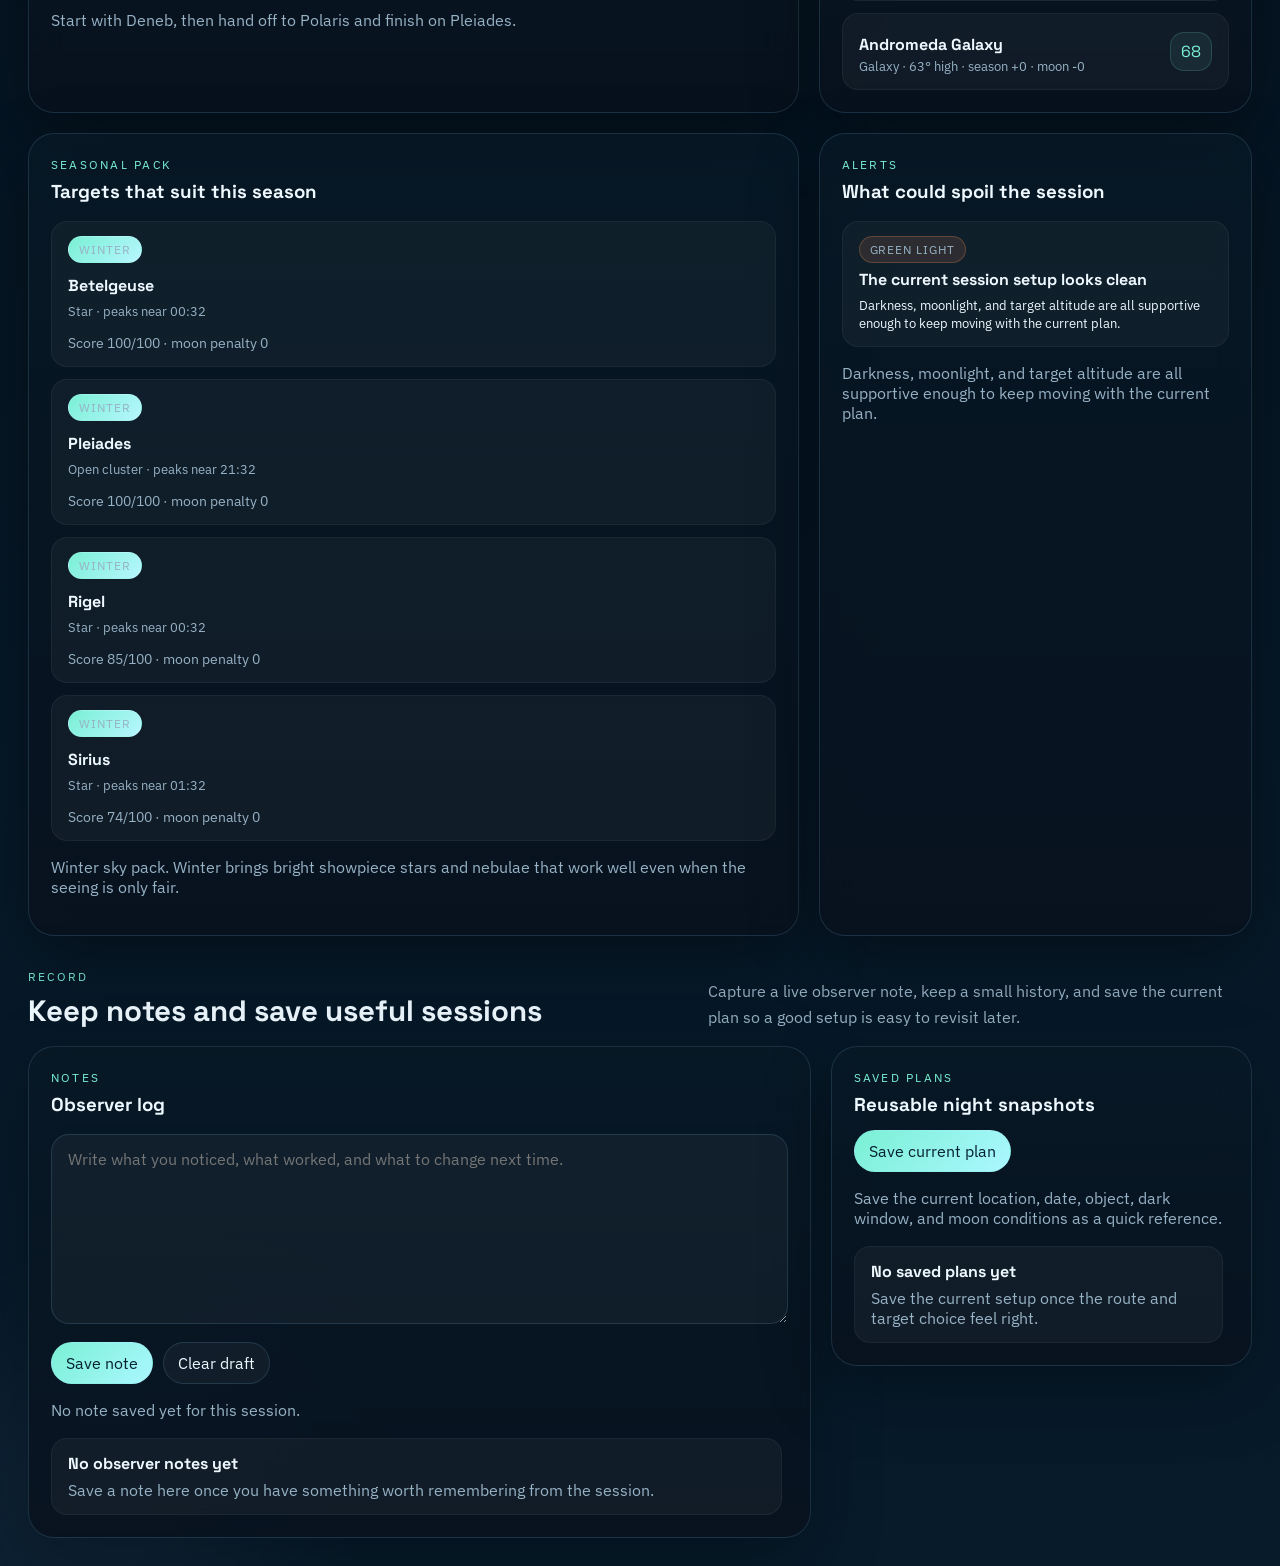
==== commit 82b0379d: "Add Bortle-based sky darkness controls" ====
--- a/sky-explorer.html
+++ b/sky-explorer.html
@@ -10,7 +10,7 @@
       href="https://fonts.googleapis.com/css2?family=Space+Grotesk:wght@400;500;700&family=IBM+Plex+Sans:wght@400;500;600&display=swap"
       rel="stylesheet"
     />
-    <link rel="stylesheet" href="sky-explorer.css?v=20260605a" />
+    <link rel="stylesheet" href="sky-explorer.css?v=20260606a" />
   </head>
   <body>
     <div class="sky-shell">
@@ -48,6 +48,22 @@
             <small class="field-note">Choose the local night you want to plan for at this location.</small>
           </label>
 
+          <label class="field">
+            <span>Sky darkness</span>
+            <select id="bortle-select">
+              <option value="1">Bortle 1 · Pristine</option>
+              <option value="2">Bortle 2 · Excellent dark site</option>
+              <option value="3">Bortle 3 · Rural sky</option>
+              <option value="4">Bortle 4 · Rural transition</option>
+              <option value="5">Bortle 5 · Suburban transition</option>
+              <option value="6">Bortle 6 · Bright suburban</option>
+              <option value="7">Bortle 7 · Suburban / urban</option>
+              <option value="8">Bortle 8 · City sky</option>
+              <option value="9">Bortle 9 · Inner city</option>
+            </select>
+            <small class="field-note">Set the local sky darkness so target scoring matches your actual site.</small>
+          </label>
+
           <label class="field field-wide">
             <span>Find object</span>
             <select id="object-select"></select>
@@ -247,6 +263,6 @@
       </main>
     </div>
 
-    <script src="sky-explorer.js?v=20260605a"></script>
+    <script src="sky-explorer.js?v=20260606a"></script>
   </body>
 </html>
--- a/sky-explorer.css
+++ b/sky-explorer.css
@@ -139,7 +139,7 @@
 
 .control-bar {
   display: grid;
-  grid-template-columns: 1fr 0.9fr 1.2fr 1fr auto;
+  grid-template-columns: 1fr 0.9fr 0.95fr 1.15fr 1fr auto;
   gap: 16px;
   padding: 20px;
 }
